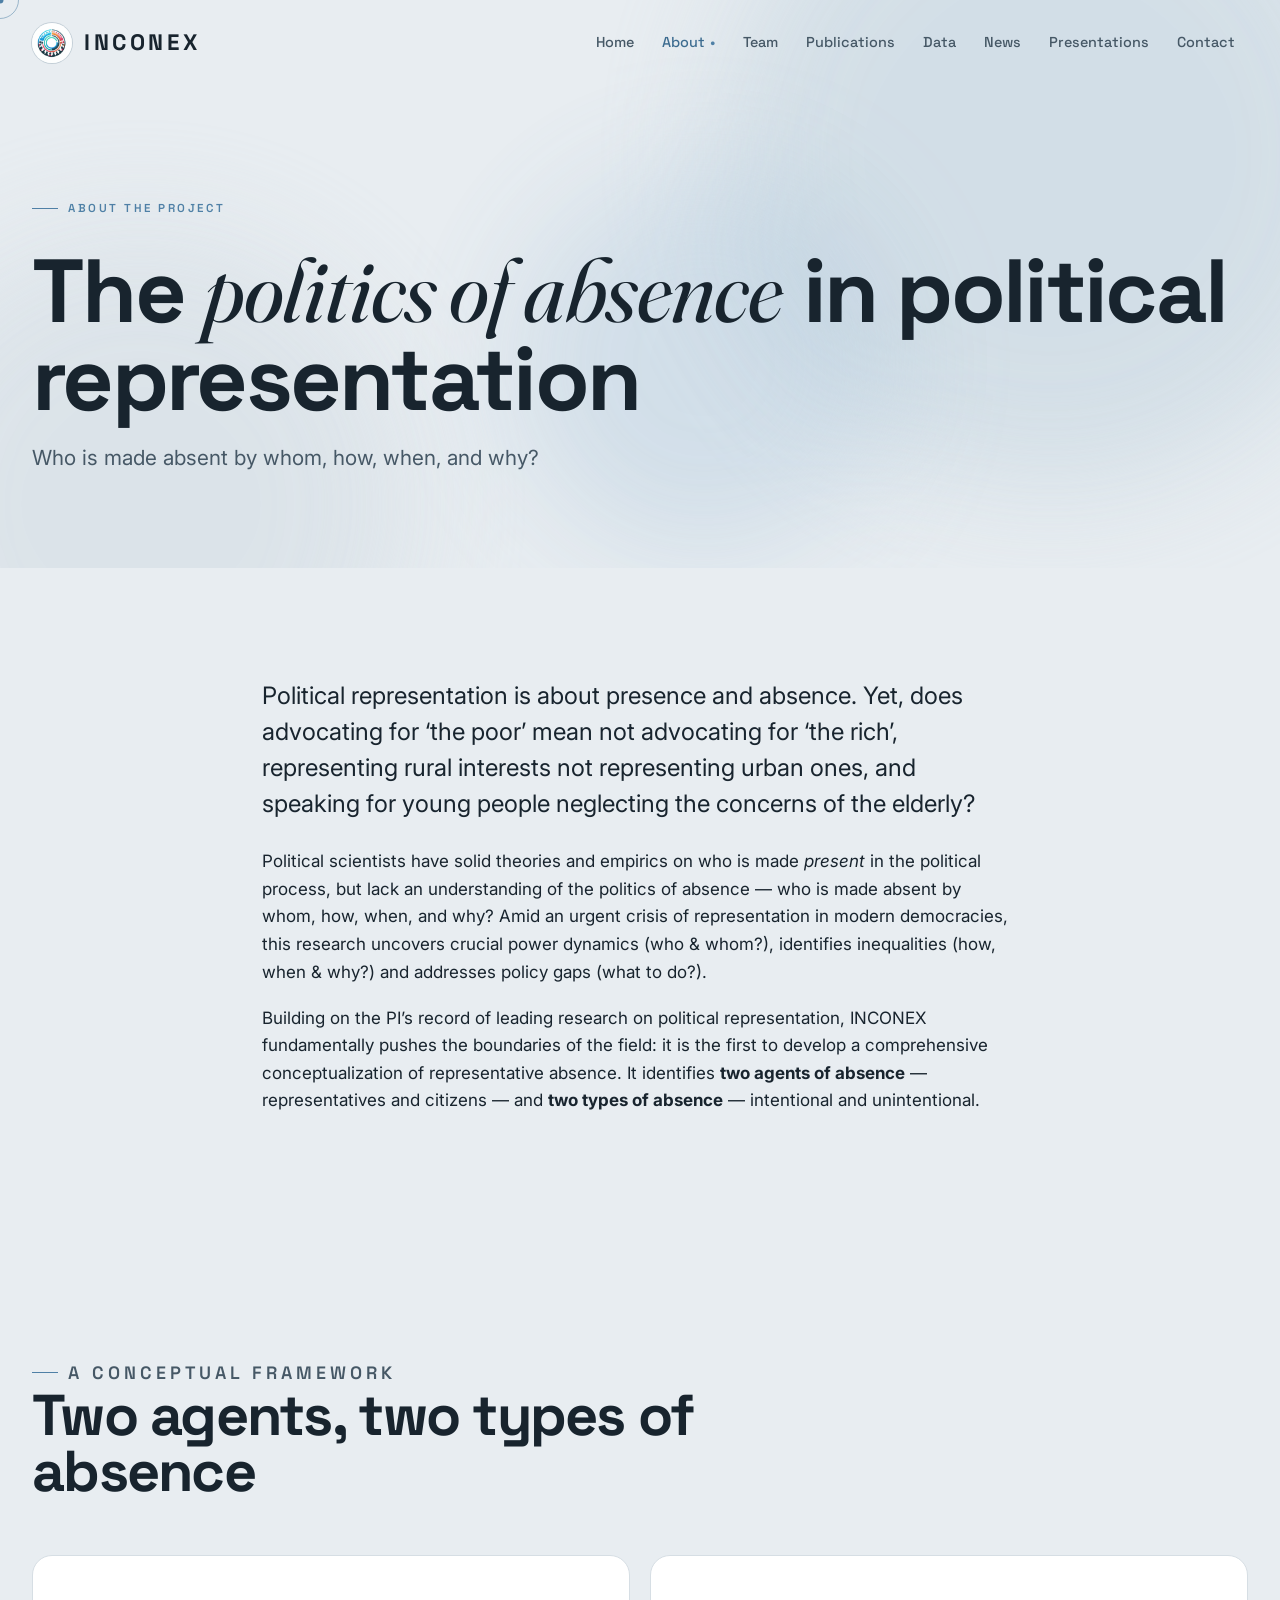
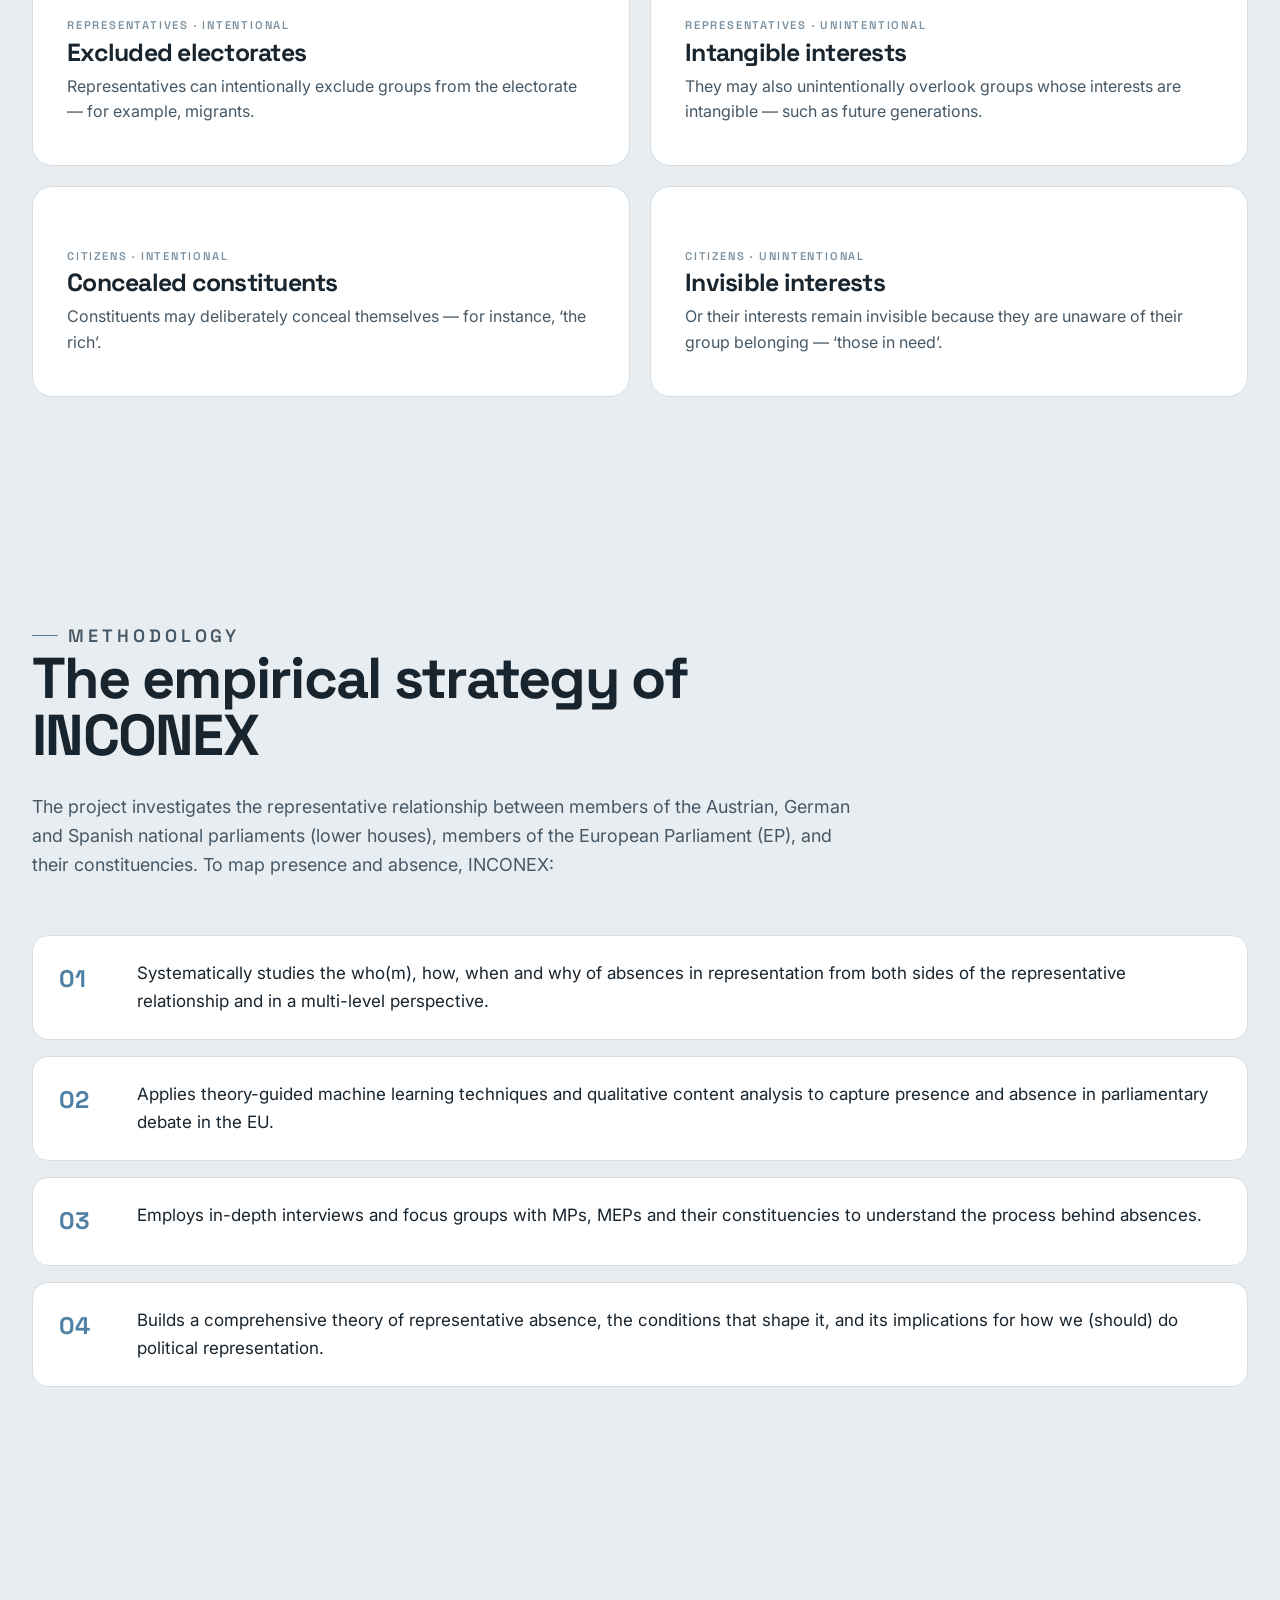
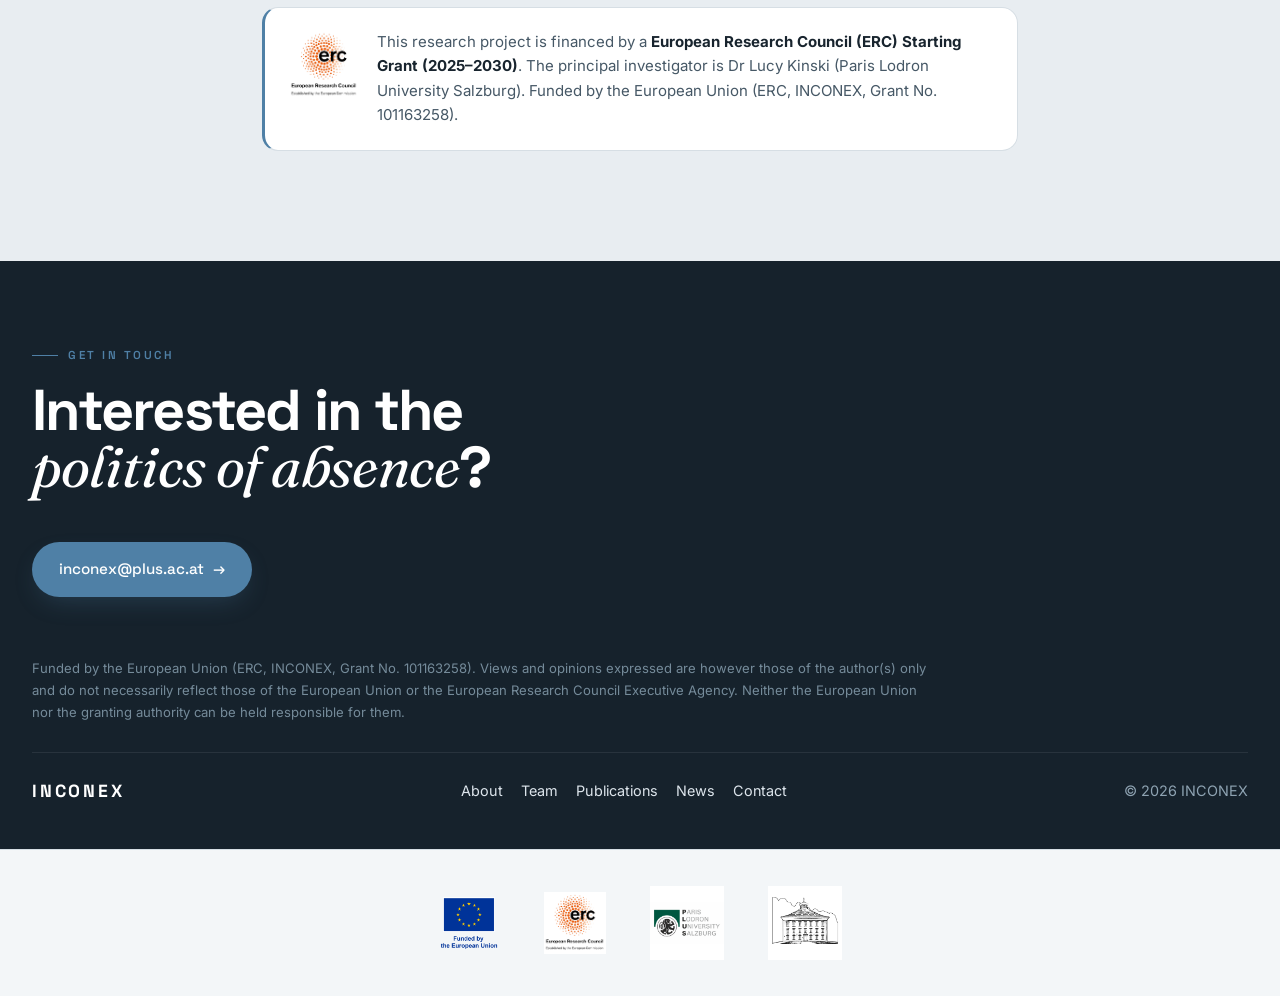
==== about.html @ 3d4ae4f5 "INCONEX project site — dynamic blue-grey design" ====
<!doctype html>
<html lang="en">
<head>
  <meta charset="utf-8" />
  <meta name="viewport" content="width=device-width, initial-scale=1" />
  <title>About — INCONEX</title>
  <meta name="description" content="INCONEX develops the first comprehensive conceptualization of representative absence — two agents (representatives and citizens) and two types (intentional and unintentional) — across Austria, Germany, Spain and the European Parliament." />
  <link rel="icon" href="assets/logo.jpg" />
  <link rel="apple-touch-icon" href="assets/logo.jpg" />
  <meta name="theme-color" content="#16222c" />
  <link rel="preconnect" href="https://fonts.googleapis.com">
  <link rel="preconnect" href="https://fonts.gstatic.com" crossorigin>
  <link href="https://fonts.googleapis.com/css2?family=Fraunces:ital,opsz,wght@1,9..144,400;1,9..144,500&family=Inter:wght@400;500;600&family=Space+Grotesk:wght@500;700&display=swap" rel="stylesheet">
  <link rel="stylesheet" href="styles.css" />
</head>
<body>
<div class="scroll-progress"></div>

<header class="topbar">
  <div class="bar-inner">
    <a class="brand" href="index.html">
      <img class="brand-logo" src="assets/logo.jpg" alt="INCONEX logo" />
      <span class="brand-name">INCONEX</span>
    </a>
    <input type="checkbox" id="navtoggle" class="nav-toggle" hidden>
    <label for="navtoggle" class="nav-burger" aria-label="Toggle navigation"><span></span></label>
    <nav class="nav">
      <a href="index.html">Home</a>
      <a href="about.html" class="active">About</a>
      <a href="team.html">Team</a>
      <a href="publications.html">Publications</a>
      <a href="data.html">Data</a>
      <a href="news.html">News</a>
      <a href="presentations.html">Presentations</a>
      <a href="contact.html">Contact</a>
    </nav>
  </div>
</header>

<main>

  <section class="page-hero">
    <div class="hero-bg" aria-hidden="true"><span class="blob b1"></span><span class="blob b2"></span><span class="blob b3"></span></div>
    <div class="container">
      <p class="eyebrow" data-reveal>About the project</p>
        <h1 data-reveal data-delay="1">The <em>politics of absence</em> in political representation</h1>
        <p class="lead" data-reveal data-delay="2">Who is made absent by whom, how, when, and why?</p>
    </div>
  </section>

  <section class="section">
    <div class="container narrow">
      <p class="lead-big">
        Political representation is about presence and absence. Yet, does advocating for ‘the poor’ mean not
        advocating for ‘the rich’, representing rural interests not representing urban ones, and speaking for
        young people neglecting the concerns of the elderly?
      </p>
      <p>
        Political scientists have solid theories and empirics on who is made <em>present</em> in the political
        process, but lack an understanding of the politics of absence — who is made absent by whom, how, when,
        and why? Amid an urgent crisis of representation in modern democracies, this research uncovers crucial
        power dynamics (who &amp; whom?), identifies inequalities (how, when &amp; why?) and addresses policy
        gaps (what to do?).
      </p>
      <p>
        Building on the PI’s record of leading research on political representation, INCONEX fundamentally
        pushes the boundaries of the field: it is the first to develop a comprehensive conceptualization of
        representative absence. It identifies <strong>two agents of absence</strong> — representatives and
        citizens — and <strong>two types of absence</strong> — intentional and unintentional.
      </p>
    </div>
  </section>

  <section class="section alt">
    <div class="container">
      <div class="section-head" data-reveal>
        <p class="eyebrow">A conceptual framework</p>
        <h2>Two agents, two types of absence</h2>
      </div>
      <div class="pillars">
        <article data-reveal class="pillar c4">
          <span class="k">Representatives · intentional</span>
          <h3>Excluded electorates</h3>
          <p>Representatives can intentionally exclude groups from the electorate — for example, migrants.</p>
        </article>
        <article data-reveal class="pillar c3">
          <span class="k">Representatives · unintentional</span>
          <h3>Intangible interests</h3>
          <p>They may also unintentionally overlook groups whose interests are intangible — such as future generations.</p>
        </article>
        <article data-reveal class="pillar c1">
          <span class="k">Citizens · intentional</span>
          <h3>Concealed constituents</h3>
          <p>Constituents may deliberately conceal themselves — for instance, ‘the rich’.</p>
        </article>
        <article data-reveal class="pillar c2">
          <span class="k">Citizens · unintentional</span>
          <h3>Invisible interests</h3>
          <p>Or their interests remain invisible because they are unaware of their group belonging — ‘those in need’.</p>
        </article>
      </div>
    </div>
  </section>

  <section class="section">
    <div class="container">
      <div class="section-head" data-reveal>
        <p class="eyebrow">Methodology</p>
        <h2>The empirical strategy of INCONEX</h2>
        <p>
          The project investigates the representative relationship between members of the Austrian, German and
          Spanish national parliaments (lower houses), members of the European Parliament (EP), and their
          constituencies. To map presence and absence, INCONEX:
        </p>
      </div>
      <ol class="steps" data-reveal>
        <li><p>Systematically studies the who(m), how, when and why of absences in representation from both sides of the representative relationship and in a multi-level perspective.</p></li>
        <li><p>Applies theory-guided machine learning techniques and qualitative content analysis to capture presence and absence in parliamentary debate in the EU.</p></li>
        <li><p>Employs in-depth interviews and focus groups with MPs, MEPs and their constituencies to understand the process behind absences.</p></li>
        <li><p>Builds a comprehensive theory of representative absence, the conditions that shape it, and its implications for how we (should) do political representation.</p></li>
      </ol>
    </div>
  </section>

  <section class="section alt">
    <div class="container narrow">
      <div class="fund-note" data-reveal>
        <img src="assets/funder-erc.jpg" alt="" style="height:70px;width:auto;flex:none;" />
        <div>
          This research project is financed by a <strong>European Research Council (ERC) Starting Grant
          (2025–2030)</strong>. The principal investigator is Dr Lucy Kinski (Paris Lodron University Salzburg).
          Funded by the European Union (ERC, INCONEX, Grant No. 101163258).
        </div>
      </div>
    </div>
  </section>

</main>

<footer>
  <div class="foot-cta" data-reveal>
    <p class="eyebrow">Get in touch</p>
    <h2>Interested in the <em>politics of absence</em>?</h2>
    <a class="btn btn-primary" href="mailto:inconex@plus.ac.at">inconex@plus.ac.at <span class="arrow">&rarr;</span></a>
  </div>
  <div class="foot-main">
    <p class="foot-disclaimer">
      Funded by the European Union (ERC, INCONEX, Grant No. 101163258). Views and opinions expressed are
      however those of the author(s) only and do not necessarily reflect those of the European Union or the
      European Research Council Executive Agency. Neither the European Union nor the granting authority can be
      held responsible for them.
    </p>
    <div class="foot-bar">
      <span class="brand-name">INCONEX</span>
      <div class="foot-links">
        <a href="about.html">About</a><a href="team.html">Team</a><a href="publications.html">Publications</a>
        <a href="news.html">News</a><a href="contact.html">Contact</a>
      </div>
      <div>&copy; <span id="yr"></span> INCONEX</div>
    </div>
  </div>
  <div class="foot-funders">
    <div class="row">
      <img src="assets/funder-eu.jpg" alt="Funded by the European Union" />
      <img src="assets/funder-erc.jpg" alt="European Research Council" />
      <img class="tall" src="assets/funder-plus.jpg" alt="Paris Lodron University Salzburg" />
      <img class="tall" src="assets/funder-sceus.jpg" alt="Salzburg Centre of European Union Studies" />
    </div>
  </div>
</footer>

<script src="app.js"></script>
</body>
</html>
---- styles.css ----
/* ===========================================================
   INCONEX — Understanding the Politics of Absence
   Dynamic blue-grey design system
   =========================================================== */

:root {
  --bg:        #e8edf1;
  --bg-2:      #f3f6f8;
  --surface:   #ffffff;
  --ink:       #18242e;
  --ink-2:     #465866;
  --muted:     #7d91a0;
  --line:      #d6dee4;
  --line-2:    #c4cfd7;

  --dark:      #16222c;
  --dark-2:    #1f2f3c;
  --dark-3:    #2b3f4f;
  --on-dark:   #dde5ec;
  --on-dark-2: #8ea3b2;

  --accent:    #4f80a6;
  --accent-h:  #3d6c90;
  --accent-soft:#86aece;
  --glow:      rgba(79,128,166,.30);

  --maxw: 1280px;
  --ease: cubic-bezier(.22,.61,.36,1);
  --ease-out: cubic-bezier(.16,1,.3,1);
}

* { box-sizing: border-box; }
html { scroll-behavior: smooth; -webkit-text-size-adjust: 100%; }

body {
  margin: 0;
  font-family: "Inter", system-ui, -apple-system, Segoe UI, Roboto, sans-serif;
  color: var(--ink);
  background: var(--bg);
  line-height: 1.62;
  font-size: 17px;
  -webkit-font-smoothing: antialiased;
  text-rendering: optimizeLegibility;
  overflow-x: hidden;
}

h1,h2,h3,h4 {
  font-family: "Space Grotesk", system-ui, sans-serif;
  font-weight: 700;
  line-height: .98;
  letter-spacing: -0.03em;
  color: var(--ink);
  margin: 0 0 .5em;
}
h1 em, h2 em, h3 em, .ital {
  font-family: "Fraunces", Georgia, serif;
  font-style: italic;
  font-weight: 400;
  letter-spacing: -0.01em;
}
p { margin: 0 0 1.1em; }
a { color: var(--accent-h); text-decoration: none; }
a:hover { color: var(--ink); }
img { max-width: 100%; display: block; }
em { font-style: italic; }

.container { width: 100%; max-width: var(--maxw); margin: 0 auto; padding: 0 32px; }
.eyebrow {
  font-family: "Space Grotesk", sans-serif;
  text-transform: uppercase; letter-spacing: .22em; font-size: .72rem;
  font-weight: 600; color: var(--accent); margin: 0 0 18px;
  display: inline-flex; align-items: center; gap: 10px;
}
.eyebrow::before { content: ""; width: 26px; height: 1px; background: var(--accent); display: inline-block; }

/* ---------- Scroll progress + custom cursor ---------- */
.scroll-progress {
  position: fixed; top: 0; left: 0; height: 3px; width: 0%;
  background: linear-gradient(90deg, var(--accent), var(--accent-soft));
  z-index: 200; transition: width .1s linear;
}
.cursor-dot, .cursor-ring { position: fixed; top: 0; left: 0; pointer-events: none; z-index: 300; border-radius: 50%; }
.cursor-dot { width: 7px; height: 7px; background: var(--accent); transform: translate(-50%,-50%); }
.cursor-ring {
  width: 38px; height: 38px; border: 1px solid var(--accent);
  transform: translate(-50%,-50%); opacity: .5;
  transition: width .25s var(--ease), height .25s var(--ease), opacity .25s, background .25s;
}
.cursor-ring.hover { width: 64px; height: 64px; opacity: 1; background: var(--glow); border-color: transparent; }
@media (hover: none), (pointer: coarse) { .cursor-dot, .cursor-ring { display: none; } }

/* ---------- Header ---------- */
.topbar {
  position: fixed; top: 0; left: 0; right: 0; z-index: 100;
  transition: background .35s var(--ease), box-shadow .35s, padding .35s;
}
.topbar.scrolled {
  background: rgba(232,237,241,.82);
  backdrop-filter: saturate(160%) blur(14px);
  box-shadow: 0 1px 0 var(--line);
}
.bar-inner {
  max-width: var(--maxw); margin: 0 auto; padding: 22px 32px;
  display: flex; align-items: center; gap: 20px; transition: padding .35s var(--ease);
}
.topbar.scrolled .bar-inner { padding: 13px 32px; }
.brand { display: flex; align-items: center; gap: 12px; color: var(--ink); font-weight: 700; }
.brand:hover { color: var(--ink); }
.brand-logo { width: 40px; height: 40px; border-radius: 50%; object-fit: cover; box-shadow: 0 0 0 1px var(--line-2); }
.brand-name { font-family: "Space Grotesk", sans-serif; font-size: 1.4rem; font-weight: 700; letter-spacing: .16em; }
.nav { margin-left: auto; display: flex; align-items: center; gap: 2px; }
.nav a {
  font-family: "Space Grotesk", sans-serif; color: var(--ink-2); font-weight: 500; font-size: .9rem;
  padding: 9px 13px; border-radius: 999px; white-space: nowrap; transition: color .2s, background .2s;
}
.nav a:hover { color: var(--ink); background: rgba(79,128,166,.10); }
.nav a.active { color: var(--accent-h); }
.nav a.active::after { content: "•"; margin-left: 5px; color: var(--accent); }

.nav-toggle { display: none; }
.nav-burger { display: none; margin-left: auto; width: 50px; height: 44px; border: 1px solid var(--line-2);
  border-radius: 999px; background: var(--surface); cursor: pointer; position: relative; z-index: 120; }
.nav-burger span, .nav-burger span::before, .nav-burger span::after {
  content: ""; position: absolute; left: 50%; top: 50%; width: 18px; height: 2px; background: var(--ink);
  transform: translate(-50%,-50%); border-radius: 2px; transition: transform .3s var(--ease), opacity .2s; }
.nav-burger span::before { content:""; top: -6px; }
.nav-burger span::after { content:""; top: 6px; }

/* ---------- Buttons ---------- */
.btn {
  display: inline-flex; align-items: center; gap: 9px;
  font-family: "Space Grotesk", sans-serif; font-weight: 500; font-size: .95rem;
  padding: 14px 26px; border-radius: 999px; border: 1px solid transparent; cursor: pointer;
  transition: transform .25s var(--ease-out), background .25s, color .25s, box-shadow .25s; position: relative;
}
.btn:hover { transform: translateY(-2px); }
.btn-primary { background: var(--accent); color: #fff; box-shadow: 0 10px 26px -8px var(--glow); }
.btn-primary:hover { background: var(--accent-h); color: #fff; box-shadow: 0 16px 34px -10px var(--glow); }
.btn-ghost { background: transparent; color: var(--ink); border-color: var(--line-2); }
.btn-ghost:hover { border-color: var(--accent); color: var(--accent-h); }
.btn .arrow { transition: transform .3s var(--ease); }
.btn:hover .arrow { transform: translateX(5px); }

/* ---------- Hero ---------- */
.hero {
  position: relative; min-height: 100svh; display: flex; align-items: center; overflow: hidden;
  padding: 150px 0 90px;
}
.hero-bg { position: absolute; inset: 0; z-index: 0; overflow: hidden; }
.hero-bg .blob { position: absolute; border-radius: 50%; filter: blur(60px); opacity: .55; will-change: transform; }
.hero-bg .b1 { width: 52vw; height: 52vw; background: #b9cdda; top: -14vw; right: -8vw; animation: drift 22s var(--ease) infinite; }
.hero-bg .b2 { width: 42vw; height: 42vw; background: #cdd8e0; bottom: -16vw; left: -10vw; animation: drift 28s var(--ease) infinite reverse; }
.hero-bg .b3 { width: 30vw; height: 30vw; background: var(--accent-soft); opacity: .28; top: 30%; left: 40%; animation: drift 19s var(--ease) infinite; }
@keyframes drift {
  0%,100% { transform: translate(0,0) scale(1); }
  33% { transform: translate(6vw,4vw) scale(1.08); }
  66% { transform: translate(-4vw,-3vw) scale(.95); }
}
.hero-grid {
  position: relative; z-index: 2; max-width: var(--maxw); margin: 0 auto; padding: 0 32px; width: 100%;
  display: grid; grid-template-columns: 1.5fr .85fr; gap: 40px; align-items: center;
}
.hero h1 {
  font-size: clamp(2.9rem, 8.2vw, 7.4rem); margin: 12px 0 26px;
}
.hero h1 .line { display: block; overflow: hidden; }
.hero h1 .line > span { display: inline-block; }
.hero .lead { font-size: clamp(1.05rem, 1.8vw, 1.35rem); color: var(--ink-2); max-width: 46ch; }
.hero-cta { display: flex; gap: 14px; flex-wrap: wrap; margin-top: 32px; }

/* rotating badge around logo */
.hero-badge { position: relative; display: grid; place-items: center; justify-self: center; }
.hero-badge .logo-core {
  width: clamp(150px, 22vw, 250px); height: clamp(150px, 22vw, 250px); border-radius: 50%;
  object-fit: cover; box-shadow: 0 30px 70px -20px rgba(24,36,46,.4); position: relative; z-index: 2;
}
.hero-badge .ring-text { position: absolute; width: clamp(240px, 34vw, 380px); height: clamp(240px, 34vw, 380px); animation: spin 26s linear infinite; }
.hero-badge .ring-text text { fill: var(--ink-2); font-family: "Space Grotesk", sans-serif; font-size: 8.2px; letter-spacing: 3.4px; text-transform: uppercase; font-weight: 600; }
@keyframes spin { to { transform: rotate(360deg); } }

.scroll-cue {
  position: absolute; bottom: 30px; left: 50%; transform: translateX(-50%); z-index: 3;
  font-family: "Space Grotesk", sans-serif; font-size: .7rem; letter-spacing: .2em; text-transform: uppercase;
  color: var(--muted); display: flex; flex-direction: column; align-items: center; gap: 8px;
}
.scroll-cue .bar { width: 1px; height: 38px; background: linear-gradient(var(--accent), transparent); animation: cue 1.8s var(--ease) infinite; }
@keyframes cue { 0%{ transform: scaleY(0); transform-origin: top; } 50%{ transform: scaleY(1); transform-origin: top; } 50.1%{ transform-origin: bottom; } 100%{ transform: scaleY(0); transform-origin: bottom; } }

/* ---------- Marquee ---------- */
.marquee { background: var(--dark); color: var(--on-dark); padding: 22px 0; overflow: hidden; white-space: nowrap; border-block: 1px solid var(--dark-3); }
.marquee.light { background: var(--bg-2); color: var(--ink); border-color: var(--line); }
.marquee-track { display: inline-flex; gap: 0; animation: scroll-x 28s linear infinite; }
.marquee:hover .marquee-track { animation-play-state: paused; }
.marquee-track span { font-family: "Space Grotesk", sans-serif; font-size: clamp(1.1rem, 2.4vw, 2rem); font-weight: 500; letter-spacing: -0.01em; padding: 0 30px; display: inline-flex; align-items: center; gap: 30px; }
.marquee-track span::after { content: "—"; color: var(--accent); }
@keyframes scroll-x { to { transform: translateX(-50%); } }

/* ---------- Reveal ---------- */
[data-reveal] { opacity: 0; transform: translateY(34px); transition: opacity .9s var(--ease-out), transform .9s var(--ease-out); }
[data-reveal].is-in { opacity: 1; transform: none; }
[data-reveal][data-delay="1"] { transition-delay: .08s; }
[data-reveal][data-delay="2"] { transition-delay: .16s; }
[data-reveal][data-delay="3"] { transition-delay: .24s; }
[data-reveal][data-delay="4"] { transition-delay: .32s; }

/* ---------- Sections ---------- */
.section { padding: 110px 0; position: relative; }
.section.tight { padding: 80px 0; }
.section.dark { background: var(--dark); color: var(--on-dark); }
.section.dark h1,.section.dark h2,.section.dark h3 { color: #fff; }
.section.dark .eyebrow { color: var(--accent-soft); }
.section.dark .eyebrow::before { background: var(--accent-soft); }
.section-head { max-width: 820px; margin-bottom: 56px; }
.section-head h2 { font-size: clamp(2rem, 4.6vw, 3.6rem); }
.section-head p { color: var(--ink-2); font-size: 1.12rem; margin-bottom: 0; }
.section.dark .section-head p { color: var(--on-dark-2); }
.narrow { max-width: 820px; }

/* manifesto big editorial type */
.manifesto { font-family: "Space Grotesk", sans-serif; font-weight: 500; letter-spacing: -0.02em;
  font-size: clamp(1.6rem, 4vw, 3.2rem); line-height: 1.12; max-width: 18ch; }
.manifesto em, .big-quote em { color: var(--accent-soft); }
.lead-big { font-size: clamp(1.2rem,2vw,1.5rem); color: var(--ink); line-height: 1.5; }

/* funding callout */
.fund-note { display: flex; gap: 18px; align-items: flex-start; background: var(--surface);
  border: 1px solid var(--line); border-left: 3px solid var(--accent); border-radius: 16px;
  padding: 22px 24px; font-size: .94rem; color: var(--ink-2); }
.fund-note strong { color: var(--ink); }

/* ---------- Pillars ---------- */
.pillars { display: grid; grid-template-columns: repeat(2, 1fr); gap: 20px; }
.pillar { position: relative; background: var(--surface); border: 1px solid var(--line); border-radius: 20px;
  padding: 40px 34px; overflow: hidden; transition: transform .4s var(--ease-out), box-shadow .4s, border-color .4s; }
.pillar:hover { transform: translateY(-6px); box-shadow: 0 30px 60px -28px rgba(24,36,46,.30); border-color: var(--accent-soft); }
.pillar .num { font-family: "Space Grotesk", sans-serif; font-size: 3.4rem; font-weight: 700; line-height: 1; color: var(--line-2); transition: color .4s; }
.pillar:hover .num { color: var(--accent); }
.pillar .k { display: block; font-family: "Space Grotesk", sans-serif; font-size: .7rem; text-transform: uppercase; letter-spacing: .16em; font-weight: 600; color: var(--muted); margin: 20px 0 6px; }
.pillar h3 { font-size: 1.55rem; margin-bottom: .35em; }
.pillar p { margin: 0; color: var(--ink-2); font-size: 1rem; }
.section.dark .pillar { background: var(--dark-2); border-color: var(--dark-3); }
.section.dark .pillar h3 { color: #fff; }
.section.dark .pillar p { color: var(--on-dark-2); }
.section.dark .pillar .num { color: var(--dark-3); }
.section.dark .pillar:hover .num { color: var(--accent-soft); }

/* ---------- Stats ---------- */
.stats { display: grid; grid-template-columns: repeat(4, 1fr); gap: 24px; }
.stat { text-align: left; border-top: 1px solid var(--dark-3); padding-top: 22px; }
.stat .figure { font-family: "Space Grotesk", sans-serif; font-weight: 700; font-size: clamp(2.6rem, 5vw, 4.2rem); line-height: 1; letter-spacing: -0.03em; color: #fff; }
.stat .figure .unit { color: var(--accent-soft); }
.stat .label { color: var(--on-dark-2); font-size: .95rem; margin-top: 12px; }

/* ---------- Steps ---------- */
.steps { display: grid; gap: 16px; counter-reset: step; padding: 0; list-style: none; margin: 0; }
.steps li { display: grid; grid-template-columns: 56px 1fr; gap: 22px; align-items: start;
  background: var(--surface); border: 1px solid var(--line); border-radius: 16px; padding: 24px 26px;
  transition: transform .35s var(--ease-out), box-shadow .35s; }
.steps li:hover { transform: translateY(-3px); box-shadow: 0 20px 44px -26px rgba(24,36,46,.3); }
.steps li::before { counter-increment: step; content: "0" counter(step);
  font-family: "Space Grotesk", sans-serif; font-weight: 700; font-size: 1.5rem; color: var(--accent); }
.steps li p { margin: 0; }

/* ---------- Team ---------- */
.subhead { font-family: "Space Grotesk", sans-serif; font-size: .8rem; text-transform: uppercase; letter-spacing: .2em; font-weight: 600; color: var(--muted); margin: 64px 0 24px; display: flex; align-items: center; gap: 14px; }
.subhead::after { content: ""; flex: 1; height: 1px; background: var(--line); }
.team-grid { display: grid; grid-template-columns: repeat(auto-fill, minmax(280px, 1fr)); gap: 24px; }
.member { background: var(--surface); border: 1px solid var(--line); border-radius: 20px; overflow: hidden; display: flex; flex-direction: column; transition: transform .4s var(--ease-out), box-shadow .4s; }
.member:hover { transform: translateY(-6px); box-shadow: 0 30px 60px -30px rgba(24,36,46,.34); }
.member .photo { aspect-ratio: 1/1; overflow: hidden; background: var(--bg-2); }
.member .photo img { width: 100%; height: 100%; object-fit: cover; transition: transform .7s var(--ease-out); filter: grayscale(.18); }
.member:hover .photo img { transform: scale(1.05); filter: grayscale(0); }
.member .photo.empty { display: grid; place-items: center; background: linear-gradient(135deg, var(--bg-2), #dde6ec); }
.member .photo.empty span { font-family: "Space Grotesk", serif; font-size: 2.8rem; color: var(--accent-soft); font-weight: 700; }
.member .body { padding: 22px 24px 26px; }
.member .role { font-family: "Space Grotesk", sans-serif; font-size: .7rem; text-transform: uppercase; letter-spacing: .14em; font-weight: 600; color: var(--accent); margin-bottom: 8px; }
.member h3 { font-size: 1.35rem; margin-bottom: .45em; }
.member p { font-size: .92rem; color: var(--ink-2); margin: 0; }

/* ---------- News ---------- */
.news-list { display: grid; gap: 22px; }
.news-item { display: grid; grid-template-columns: 340px 1fr; gap: 0; background: var(--surface);
  border: 1px solid var(--line); border-radius: 20px; overflow: hidden; transition: transform .4s var(--ease-out), box-shadow .4s; }
.news-item:hover { transform: translateY(-4px); box-shadow: 0 28px 56px -30px rgba(24,36,46,.32); }
.news-item .thumb { overflow: hidden; min-height: 220px; background: var(--bg-2); }
.news-item .thumb img { width: 100%; height: 100%; object-fit: cover; transition: transform .8s var(--ease-out); }
.news-item:hover .thumb img { transform: scale(1.06); }
.news-item .content { padding: 32px 36px; align-self: center; }
.news-item h3 { font-size: 1.5rem; margin-bottom: .35em; }
.news-item .date { font-family: "Space Grotesk", sans-serif; font-size: .72rem; text-transform: uppercase; letter-spacing: .14em; font-weight: 600; color: var(--accent); margin-bottom: 12px; }
.news-item p { font-size: .98rem; color: var(--ink-2); }
.news-item .meta { font-size: .84rem; color: var(--muted); }

/* news teaser cards (home) */
.teaser-grid { display: grid; grid-template-columns: repeat(3, 1fr); gap: 22px; }
.teaser { background: var(--surface); border: 1px solid var(--line); border-radius: 20px; overflow: hidden; display: flex; flex-direction: column; transition: transform .4s var(--ease-out), box-shadow .4s; }
.teaser:hover { transform: translateY(-6px); box-shadow: 0 30px 60px -30px rgba(24,36,46,.32); }
.teaser .thumb { aspect-ratio: 16/10; overflow: hidden; }
.teaser .thumb img { width: 100%; height: 100%; object-fit: cover; transition: transform .7s var(--ease-out); }
.teaser:hover .thumb img { transform: scale(1.06); }
.teaser .body { padding: 22px 24px 26px; }
.teaser .tag { font-family: "Space Grotesk", sans-serif; font-size: .68rem; text-transform: uppercase; letter-spacing: .14em; font-weight: 600; color: var(--accent); }
.teaser h3 { font-size: 1.25rem; margin: 8px 0 .4em; }
.teaser p { font-size: .92rem; color: var(--ink-2); margin: 0; }

/* ---------- Publications ---------- */
.pub-group { margin-bottom: 46px; }
.pub-group > h2 { font-size: 1.7rem; margin-bottom: 22px; }
.pub-list { list-style: none; padding: 0; margin: 0; display: grid; gap: 16px; }
.pub-list li { background: var(--surface); border: 1px solid var(--line); border-radius: 16px; padding: 22px 26px; font-size: 1rem; transition: transform .3s var(--ease-out), box-shadow .3s; }
.pub-list li:hover { transform: translateY(-3px); box-shadow: 0 20px 40px -26px rgba(24,36,46,.3); }
.pub-list .authors { font-weight: 600; color: var(--ink); }
.pub-list .venue { font-style: italic; color: var(--ink-2); }
.badge { display: inline-block; font-family: "Space Grotesk", sans-serif; font-size: .68rem; font-weight: 600; letter-spacing: .04em; color: var(--accent-h); border: 1px solid var(--accent-soft); background: rgba(79,128,166,.08); border-radius: 999px; padding: 2px 11px; margin-left: 6px; }
.empty-note { border: 1px dashed var(--line-2); border-radius: 16px; padding: 26px; color: var(--ink-2); background: var(--bg-2); font-size: 1rem; }

/* ---------- Presentations ---------- */
.press-list { display: grid; gap: 24px; }
.press-item { background: var(--surface); border: 1px solid var(--line); border-radius: 20px; padding: 34px 38px; transition: transform .35s var(--ease-out), box-shadow .35s; }
.press-item:hover { transform: translateY(-4px); box-shadow: 0 26px 54px -30px rgba(24,36,46,.3); }
.press-item h3 { font-size: 1.55rem; margin-bottom: .2em; }
.press-item .where { font-family: "Space Grotesk", sans-serif; font-size: .74rem; text-transform: uppercase; letter-spacing: .14em; font-weight: 600; color: var(--accent); margin-bottom: 16px; }
.press-item p { font-size: 1rem; color: var(--ink-2); }
.press-gallery { display: grid; grid-template-columns: repeat(auto-fit, minmax(180px,1fr)); gap: 12px; margin-top: 20px; }
.press-gallery img { border-radius: 12px; aspect-ratio: 4/3; object-fit: cover; width: 100%; transition: transform .5s var(--ease-out); }
.press-gallery img:hover { transform: scale(1.03); }

/* ---------- Contact ---------- */
.contact-grid { display: grid; grid-template-columns: 1fr 1fr; gap: 24px; }
.contact-card { background: var(--surface); border: 1px solid var(--line); border-radius: 20px; padding: 38px 40px; transition: transform .35s var(--ease-out), box-shadow .35s; }
.contact-card:hover { transform: translateY(-4px); box-shadow: 0 26px 54px -30px rgba(24,36,46,.3); }
.contact-card .label { font-family: "Space Grotesk", sans-serif; font-size: .72rem; text-transform: uppercase; letter-spacing: .16em; font-weight: 600; color: var(--muted); margin-bottom: 10px; }
.contact-card address { font-style: normal; font-size: 1.1rem; line-height: 1.85; }
.contact-card .email { font-family: "Space Grotesk", sans-serif; font-size: 1.25rem; font-weight: 500; }

/* ---------- Page hero (inner pages) ---------- */
.page-hero { position: relative; padding: 190px 0 70px; overflow: hidden; }
.page-hero .hero-bg { opacity: .8; }
.page-hero h1 { font-size: clamp(2.6rem, 7vw, 5.6rem); margin: 10px 0 18px; }
.page-hero .lead { font-size: clamp(1.05rem,1.7vw,1.3rem); color: var(--ink-2); max-width: 50ch; position: relative; z-index: 2; }
.page-hero .eyebrow, .page-hero h1 { position: relative; z-index: 2; }

/* ---------- Footer ---------- */
footer { background: var(--dark); color: var(--on-dark-2); }
.foot-funders { background: var(--bg-2); border-top: 1px solid var(--line); padding: 36px 24px; }
.foot-funders .row { max-width: var(--maxw); margin: 0 auto; display: flex; flex-wrap: wrap; align-items: center; justify-content: center; gap: 44px; }
.foot-funders img { height: 62px; width: auto; object-fit: contain; }
.foot-funders img.tall { height: 74px; }
.foot-cta { max-width: var(--maxw); margin: 0 auto; padding: 76px 32px 30px; }
.foot-cta h2 { color: #fff; font-size: clamp(2rem, 5vw, 3.6rem); max-width: 16ch; }
.foot-cta .btn-primary { margin-top: 18px; }
.foot-main { max-width: var(--maxw); margin: 0 auto; padding: 30px 32px 44px; }
.foot-disclaimer { font-size: .82rem; line-height: 1.7; color: #758b9a; max-width: 900px; }
.foot-bar { border-top: 1px solid rgba(255,255,255,.08); margin-top: 28px; padding-top: 24px; display: flex; flex-wrap: wrap; gap: 16px; justify-content: space-between; align-items: center; font-size: .9rem; }
.foot-bar a { color: var(--on-dark); }
.foot-bar a:hover { color: #fff; }
.foot-bar .brand-name { color: #fff; font-size: 1.1rem; letter-spacing: .16em; }
.foot-links { display: flex; gap: 18px; flex-wrap: wrap; }

/* ---------- Responsive ---------- */
@media (max-width: 1000px) {
  .hero-grid { grid-template-columns: 1fr; gap: 30px; }
  .hero-badge { order: -1; }
  .hero-badge .ring-text { display: none; }
  .news-item { grid-template-columns: 1fr; }
  .news-item .thumb { aspect-ratio: 16/9; min-height: 0; }
  .stats { grid-template-columns: repeat(2,1fr); gap: 30px 24px; }
  .teaser-grid { grid-template-columns: 1fr; }
}
@media (max-width: 820px) {
  .nav-burger { display: block; }
  .nav {
    position: fixed; inset: 0; margin: 0; z-index: 110;
    background: var(--dark); flex-direction: column; align-items: flex-start; justify-content: center;
    gap: 6px; padding: 40px 36px; transform: translateX(100%); transition: transform .5s var(--ease);
  }
  .nav a { font-family: "Space Grotesk", sans-serif; color: var(--on-dark); font-size: clamp(1.8rem, 7vw, 3rem); font-weight: 500; padding: 6px 0; border-radius: 0; }
  .nav a:hover, .nav a.active { background: transparent; color: var(--accent-soft); }
  .nav a.active::after { content: ""; }
  .nav-toggle:checked ~ .nav { transform: translateX(0); }
  .nav-toggle:checked ~ .nav-burger span { background: transparent; }
  .nav-toggle:checked ~ .nav-burger span::before { transform: translate(-50%,-50%) rotate(45deg); top: 50%; background: var(--on-dark); }
  .nav-toggle:checked ~ .nav-burger span::after { transform: translate(-50%,-50%) rotate(-45deg); top: 50%; background: var(--on-dark); }
  .pillars { grid-template-columns: 1fr; }
  .contact-grid { grid-template-columns: 1fr; }
}
@media (max-width: 560px) {
  .container, .bar-inner, .hero-grid, .foot-cta, .foot-main { padding-left: 22px; padding-right: 22px; }
  body { font-size: 16px; }
  .section { padding: 76px 0; }
  .stats { grid-template-columns: 1fr 1fr; }
  .foot-funders .row { gap: 28px; }
  .foot-funders img { height: 46px; }
  .foot-funders img.tall { height: 54px; }
}

/* ---------- Reduced motion ---------- */
@media (prefers-reduced-motion: reduce) {
  *, *::before, *::after { animation-duration: .001ms !important; animation-iteration-count: 1 !important; transition-duration: .001ms !important; scroll-behavior: auto !important; }
  [data-reveal] { opacity: 1 !important; transform: none !important; }
  .cursor-dot, .cursor-ring { display: none !important; }
}
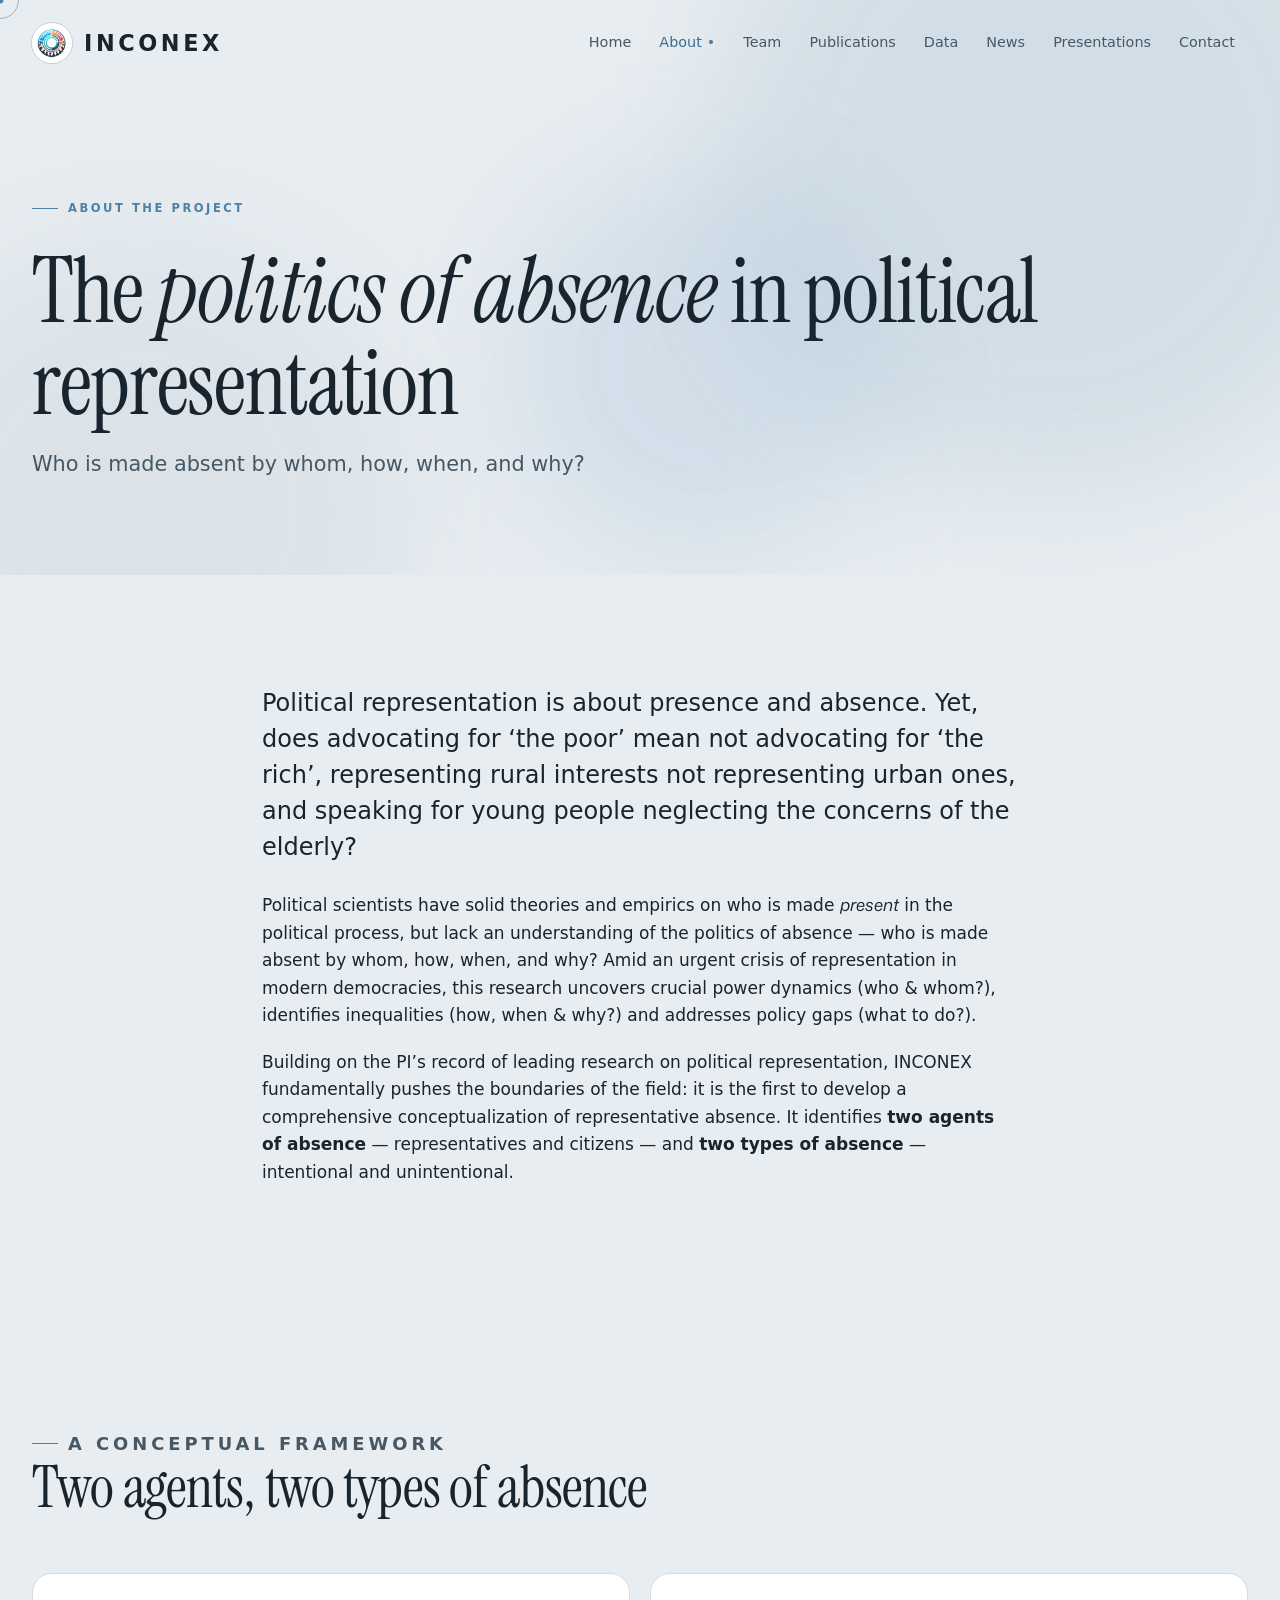
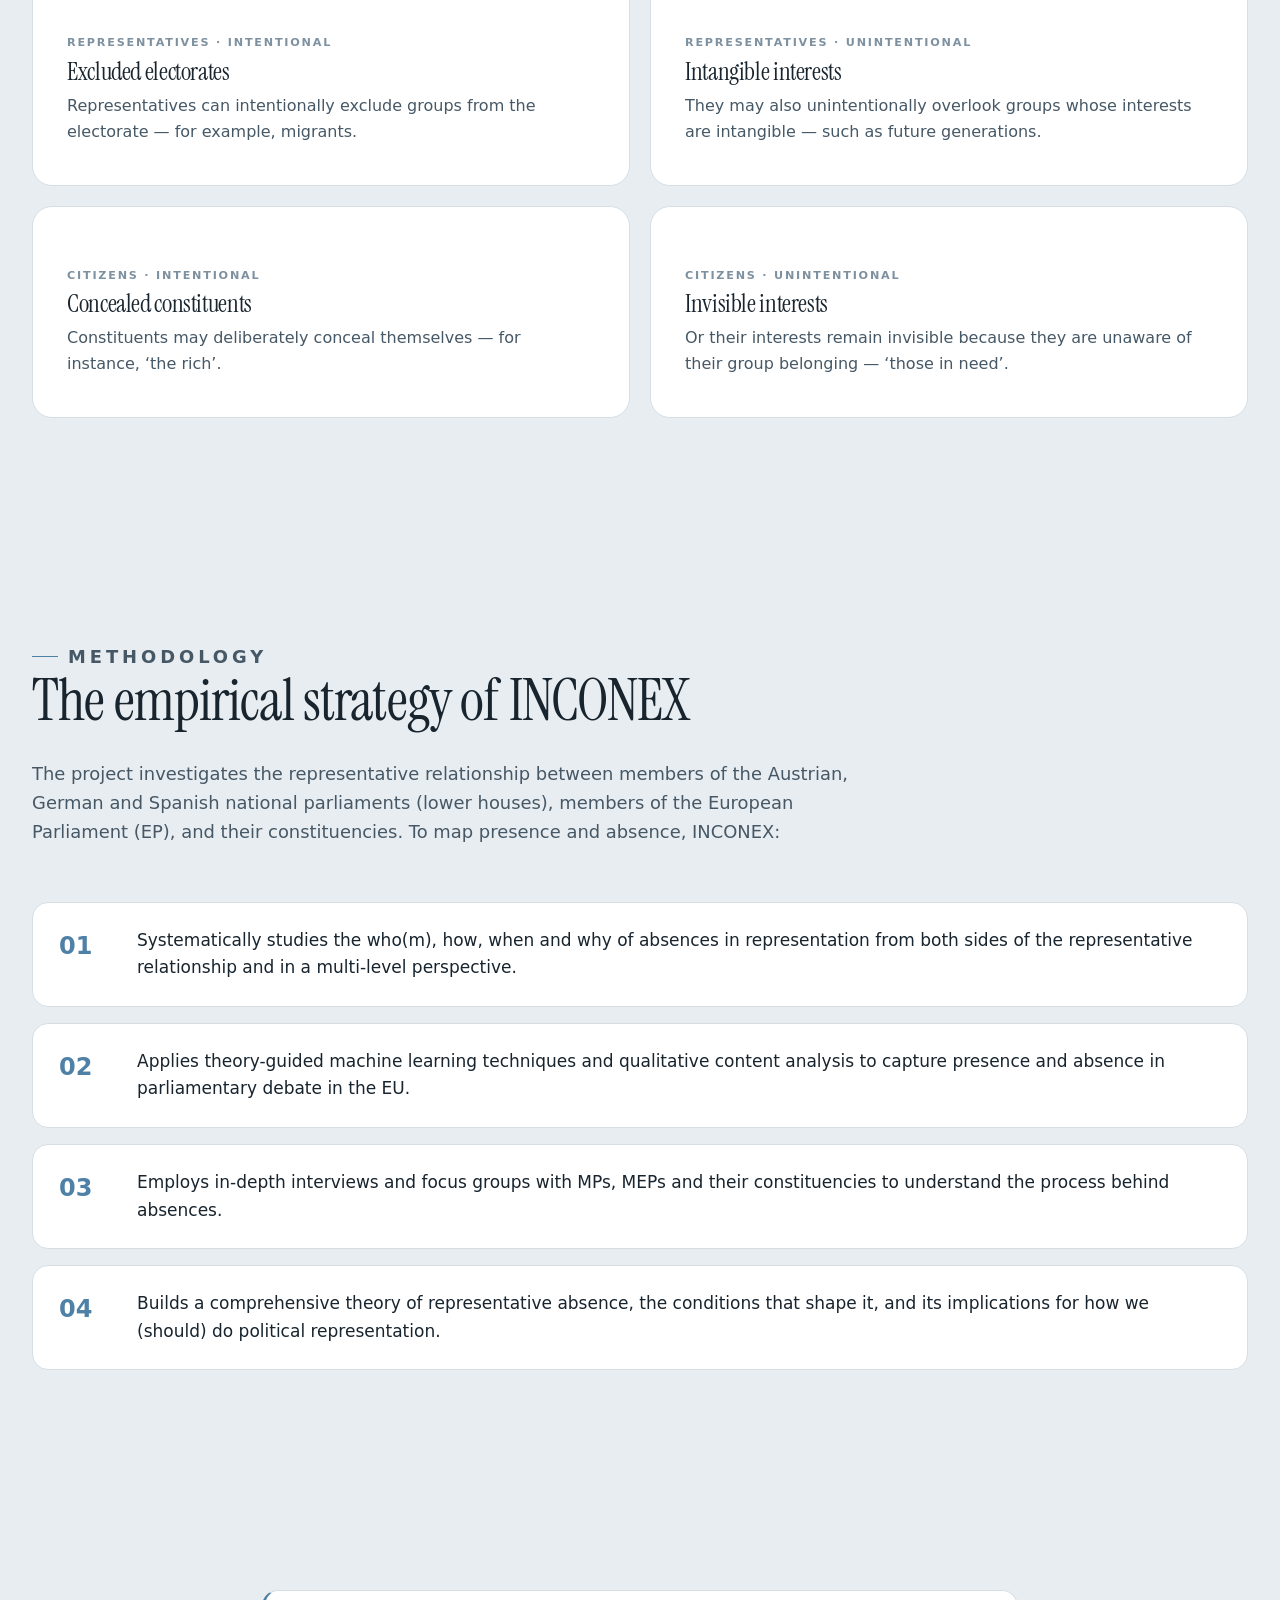
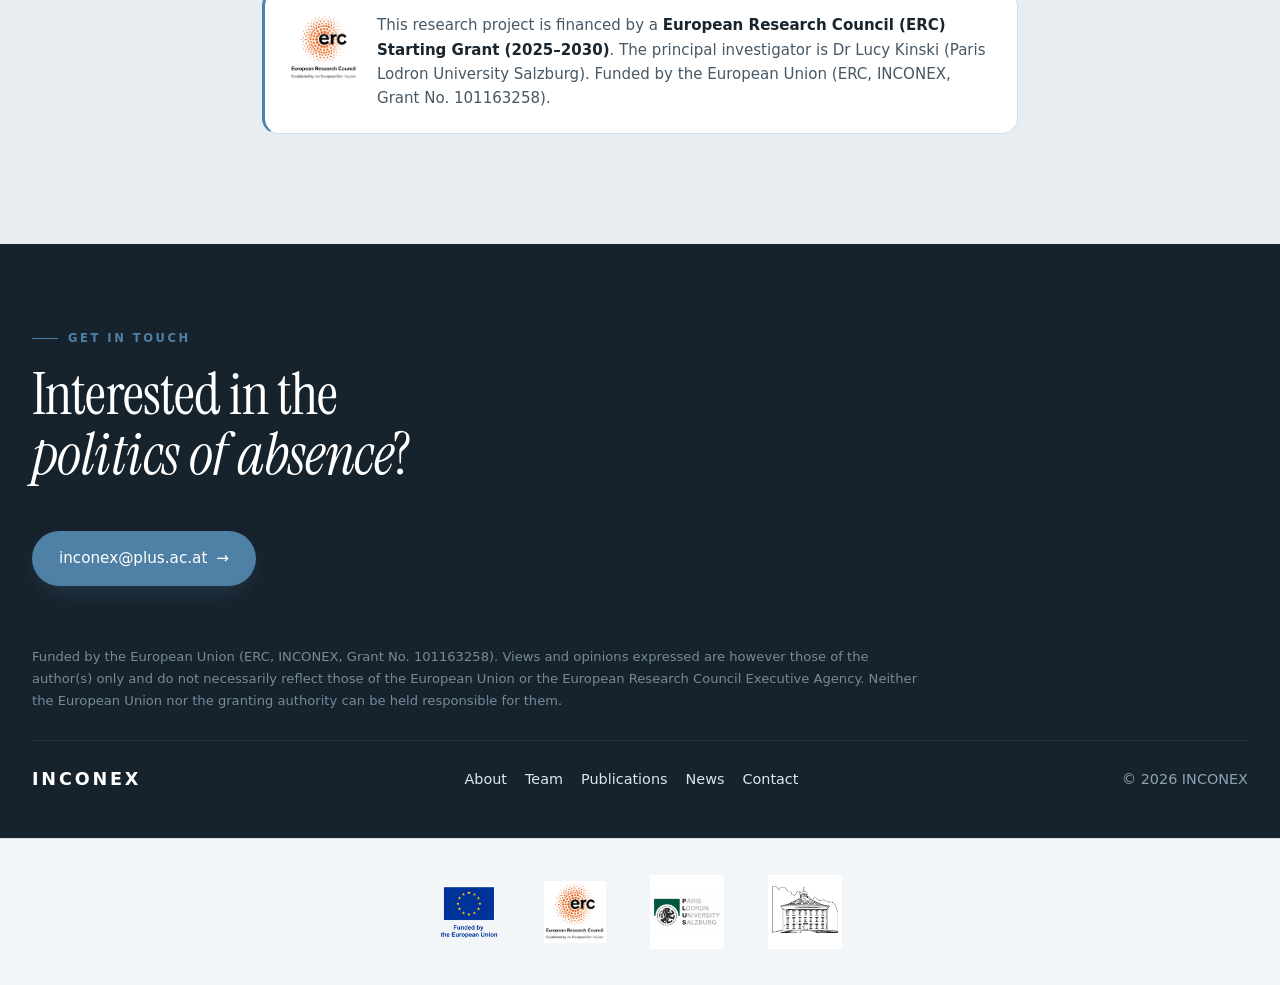
==== commit 874234e4: "Match Momkai typography: Instrument Serif headings + self-hosted Mona Sans body" ====
--- a/about.html
+++ b/about.html
@@ -10,7 +10,7 @@
   <meta name="theme-color" content="#16222c" />
   <link rel="preconnect" href="https://fonts.googleapis.com">
   <link rel="preconnect" href="https://fonts.gstatic.com" crossorigin>
-  <link href="https://fonts.googleapis.com/css2?family=Fraunces:ital,opsz,wght@1,9..144,400;1,9..144,500&family=Inter:wght@400;500;600&family=Space+Grotesk:wght@500;700&display=swap" rel="stylesheet">
+  <link href="https://fonts.googleapis.com/css2?family=Instrument+Serif:ital@0;1&display=swap" rel="stylesheet">
   <link rel="stylesheet" href="styles.css" />
 </head>
 <body>
--- a/styles.css
+++ b/styles.css
@@ -1,9 +1,15 @@
+/* ---- Typography: matched to Momkai (Instrument Serif headings + Mona Sans body) ---- */
+@font-face{font-family:"Mona Sans";font-style:normal;font-weight:200 900;font-display:swap;src:url("assets/fonts/mona-sans.woff2") format("woff2");}
+@font-face{font-family:"Mona Sans";font-style:italic;font-weight:200 900;font-display:swap;src:url("assets/fonts/mona-sans-italic.woff2") format("woff2");}
+
 /* ===========================================================
    INCONEX — Understanding the Politics of Absence
    Dynamic blue-grey design system
    =========================================================== */
 
 :root {
+  --serif: "Instrument Serif", Georgia, "Times New Roman", serif;
+  --sans: "Mona Sans", system-ui, -apple-system, Segoe UI, Roboto, Arial, sans-serif;
   --bg:        #e8edf1;
   --bg-2:      #f3f6f8;
   --surface:   #ffffff;
@@ -34,7 +40,7 @@
 
 body {
   margin: 0;
-  font-family: "Inter", system-ui, -apple-system, Segoe UI, Roboto, sans-serif;
+  font-family: var(--sans);
   color: var(--ink);
   background: var(--bg);
   line-height: 1.62;
@@ -45,15 +51,15 @@
 }
 
 h1,h2,h3,h4 {
-  font-family: "Space Grotesk", system-ui, sans-serif;
-  font-weight: 700;
-  line-height: .98;
-  letter-spacing: -0.03em;
+  font-family: var(--serif);
+  font-weight: 400;
+  line-height: 1.03;
+  letter-spacing: -0.015em;
   color: var(--ink);
   margin: 0 0 .5em;
 }
 h1 em, h2 em, h3 em, .ital {
-  font-family: "Fraunces", Georgia, serif;
+  font-family: var(--serif);
   font-style: italic;
   font-weight: 400;
   letter-spacing: -0.01em;
@@ -66,7 +72,7 @@
 
 .container { width: 100%; max-width: var(--maxw); margin: 0 auto; padding: 0 32px; }
 .eyebrow {
-  font-family: "Space Grotesk", sans-serif;
+  font-family: var(--sans);
   text-transform: uppercase; letter-spacing: .22em; font-size: .72rem;
   font-weight: 600; color: var(--accent); margin: 0 0 18px;
   display: inline-flex; align-items: center; gap: 10px;
@@ -107,10 +113,10 @@
 .brand { display: flex; align-items: center; gap: 12px; color: var(--ink); font-weight: 700; }
 .brand:hover { color: var(--ink); }
 .brand-logo { width: 40px; height: 40px; border-radius: 50%; object-fit: cover; box-shadow: 0 0 0 1px var(--line-2); }
-.brand-name { font-family: "Space Grotesk", sans-serif; font-size: 1.4rem; font-weight: 700; letter-spacing: .16em; }
+.brand-name { font-family: var(--sans); font-size: 1.4rem; font-weight: 700; letter-spacing: .16em; }
 .nav { margin-left: auto; display: flex; align-items: center; gap: 2px; }
 .nav a {
-  font-family: "Space Grotesk", sans-serif; color: var(--ink-2); font-weight: 500; font-size: .9rem;
+  font-family: var(--sans); color: var(--ink-2); font-weight: 500; font-size: .9rem;
   padding: 9px 13px; border-radius: 999px; white-space: nowrap; transition: color .2s, background .2s;
 }
 .nav a:hover { color: var(--ink); background: rgba(79,128,166,.10); }
@@ -129,7 +135,7 @@
 /* ---------- Buttons ---------- */
 .btn {
   display: inline-flex; align-items: center; gap: 9px;
-  font-family: "Space Grotesk", sans-serif; font-weight: 500; font-size: .95rem;
+  font-family: var(--sans); font-weight: 500; font-size: .95rem;
   padding: 14px 26px; border-radius: 999px; border: 1px solid transparent; cursor: pointer;
   transition: transform .25s var(--ease-out), background .25s, color .25s, box-shadow .25s; position: relative;
 }
@@ -175,12 +181,12 @@
   object-fit: cover; box-shadow: 0 30px 70px -20px rgba(24,36,46,.4); position: relative; z-index: 2;
 }
 .hero-badge .ring-text { position: absolute; width: clamp(240px, 34vw, 380px); height: clamp(240px, 34vw, 380px); animation: spin 26s linear infinite; }
-.hero-badge .ring-text text { fill: var(--ink-2); font-family: "Space Grotesk", sans-serif; font-size: 8.2px; letter-spacing: 3.4px; text-transform: uppercase; font-weight: 600; }
+.hero-badge .ring-text text { fill: var(--ink-2); font-family: var(--sans); font-size: 8.2px; letter-spacing: 3.4px; text-transform: uppercase; font-weight: 600; }
 @keyframes spin { to { transform: rotate(360deg); } }
 
 .scroll-cue {
   position: absolute; bottom: 30px; left: 50%; transform: translateX(-50%); z-index: 3;
-  font-family: "Space Grotesk", sans-serif; font-size: .7rem; letter-spacing: .2em; text-transform: uppercase;
+  font-family: var(--sans); font-size: .7rem; letter-spacing: .2em; text-transform: uppercase;
   color: var(--muted); display: flex; flex-direction: column; align-items: center; gap: 8px;
 }
 .scroll-cue .bar { width: 1px; height: 38px; background: linear-gradient(var(--accent), transparent); animation: cue 1.8s var(--ease) infinite; }
@@ -191,7 +197,7 @@
 .marquee.light { background: var(--bg-2); color: var(--ink); border-color: var(--line); }
 .marquee-track { display: inline-flex; gap: 0; animation: scroll-x 28s linear infinite; }
 .marquee:hover .marquee-track { animation-play-state: paused; }
-.marquee-track span { font-family: "Space Grotesk", sans-serif; font-size: clamp(1.1rem, 2.4vw, 2rem); font-weight: 500; letter-spacing: -0.01em; padding: 0 30px; display: inline-flex; align-items: center; gap: 30px; }
+.marquee-track span { font-family: var(--sans); font-size: clamp(1.1rem, 2.4vw, 2rem); font-weight: 500; letter-spacing: -0.01em; padding: 0 30px; display: inline-flex; align-items: center; gap: 30px; }
 .marquee-track span::after { content: "—"; color: var(--accent); }
 @keyframes scroll-x { to { transform: translateX(-50%); } }
 
@@ -217,7 +223,7 @@
 .narrow { max-width: 820px; }
 
 /* manifesto big editorial type */
-.manifesto { font-family: "Space Grotesk", sans-serif; font-weight: 500; letter-spacing: -0.02em;
+.manifesto { font-family: var(--serif); font-weight: 400; letter-spacing: -0.01em;
   font-size: clamp(1.6rem, 4vw, 3.2rem); line-height: 1.12; max-width: 18ch; }
 .manifesto em, .big-quote em { color: var(--accent-soft); }
 .lead-big { font-size: clamp(1.2rem,2vw,1.5rem); color: var(--ink); line-height: 1.5; }
@@ -233,9 +239,9 @@
 .pillar { position: relative; background: var(--surface); border: 1px solid var(--line); border-radius: 20px;
   padding: 40px 34px; overflow: hidden; transition: transform .4s var(--ease-out), box-shadow .4s, border-color .4s; }
 .pillar:hover { transform: translateY(-6px); box-shadow: 0 30px 60px -28px rgba(24,36,46,.30); border-color: var(--accent-soft); }
-.pillar .num { font-family: "Space Grotesk", sans-serif; font-size: 3.4rem; font-weight: 700; line-height: 1; color: var(--line-2); transition: color .4s; }
+.pillar .num { font-family: var(--serif); font-size: 4.2rem; font-weight: 400; line-height: 1; color: var(--line-2); transition: color .4s; }
 .pillar:hover .num { color: var(--accent); }
-.pillar .k { display: block; font-family: "Space Grotesk", sans-serif; font-size: .7rem; text-transform: uppercase; letter-spacing: .16em; font-weight: 600; color: var(--muted); margin: 20px 0 6px; }
+.pillar .k { display: block; font-family: var(--sans); font-size: .7rem; text-transform: uppercase; letter-spacing: .16em; font-weight: 600; color: var(--muted); margin: 20px 0 6px; }
 .pillar h3 { font-size: 1.55rem; margin-bottom: .35em; }
 .pillar p { margin: 0; color: var(--ink-2); font-size: 1rem; }
 .section.dark .pillar { background: var(--dark-2); border-color: var(--dark-3); }
@@ -247,7 +253,7 @@
 /* ---------- Stats ---------- */
 .stats { display: grid; grid-template-columns: repeat(4, 1fr); gap: 24px; }
 .stat { text-align: left; border-top: 1px solid var(--dark-3); padding-top: 22px; }
-.stat .figure { font-family: "Space Grotesk", sans-serif; font-weight: 700; font-size: clamp(2.6rem, 5vw, 4.2rem); line-height: 1; letter-spacing: -0.03em; color: #fff; }
+.stat .figure { font-family: var(--serif); font-weight: 400; font-size: clamp(2.6rem, 5vw, 4.2rem); line-height: 1; letter-spacing: -0.03em; color: #fff; }
 .stat .figure .unit { color: var(--accent-soft); }
 .stat .label { color: var(--on-dark-2); font-size: .95rem; margin-top: 12px; }
 
@@ -258,11 +264,11 @@
   transition: transform .35s var(--ease-out), box-shadow .35s; }
 .steps li:hover { transform: translateY(-3px); box-shadow: 0 20px 44px -26px rgba(24,36,46,.3); }
 .steps li::before { counter-increment: step; content: "0" counter(step);
-  font-family: "Space Grotesk", sans-serif; font-weight: 700; font-size: 1.5rem; color: var(--accent); }
+  font-family: var(--sans); font-weight: 700; font-size: 1.5rem; color: var(--accent); }
 .steps li p { margin: 0; }
 
 /* ---------- Team ---------- */
-.subhead { font-family: "Space Grotesk", sans-serif; font-size: .8rem; text-transform: uppercase; letter-spacing: .2em; font-weight: 600; color: var(--muted); margin: 64px 0 24px; display: flex; align-items: center; gap: 14px; }
+.subhead { font-family: var(--sans); font-size: .8rem; text-transform: uppercase; letter-spacing: .2em; font-weight: 600; color: var(--muted); margin: 64px 0 24px; display: flex; align-items: center; gap: 14px; }
 .subhead::after { content: ""; flex: 1; height: 1px; background: var(--line); }
 .team-grid { display: grid; grid-template-columns: repeat(auto-fill, minmax(280px, 1fr)); gap: 24px; }
 .member { background: var(--surface); border: 1px solid var(--line); border-radius: 20px; overflow: hidden; display: flex; flex-direction: column; transition: transform .4s var(--ease-out), box-shadow .4s; }
@@ -271,9 +277,9 @@
 .member .photo img { width: 100%; height: 100%; object-fit: cover; transition: transform .7s var(--ease-out); filter: grayscale(.18); }
 .member:hover .photo img { transform: scale(1.05); filter: grayscale(0); }
 .member .photo.empty { display: grid; place-items: center; background: linear-gradient(135deg, var(--bg-2), #dde6ec); }
-.member .photo.empty span { font-family: "Space Grotesk", serif; font-size: 2.8rem; color: var(--accent-soft); font-weight: 700; }
+.member .photo.empty span { font-family: var(--serif); font-size: 2.8rem; color: var(--accent-soft); font-weight: 700; }
 .member .body { padding: 22px 24px 26px; }
-.member .role { font-family: "Space Grotesk", sans-serif; font-size: .7rem; text-transform: uppercase; letter-spacing: .14em; font-weight: 600; color: var(--accent); margin-bottom: 8px; }
+.member .role { font-family: var(--sans); font-size: .7rem; text-transform: uppercase; letter-spacing: .14em; font-weight: 600; color: var(--accent); margin-bottom: 8px; }
 .member h3 { font-size: 1.35rem; margin-bottom: .45em; }
 .member p { font-size: .92rem; color: var(--ink-2); margin: 0; }
 
@@ -287,7 +293,7 @@
 .news-item:hover .thumb img { transform: scale(1.06); }
 .news-item .content { padding: 32px 36px; align-self: center; }
 .news-item h3 { font-size: 1.5rem; margin-bottom: .35em; }
-.news-item .date { font-family: "Space Grotesk", sans-serif; font-size: .72rem; text-transform: uppercase; letter-spacing: .14em; font-weight: 600; color: var(--accent); margin-bottom: 12px; }
+.news-item .date { font-family: var(--sans); font-size: .72rem; text-transform: uppercase; letter-spacing: .14em; font-weight: 600; color: var(--accent); margin-bottom: 12px; }
 .news-item p { font-size: .98rem; color: var(--ink-2); }
 .news-item .meta { font-size: .84rem; color: var(--muted); }
 
@@ -299,7 +305,7 @@
 .teaser .thumb img { width: 100%; height: 100%; object-fit: cover; transition: transform .7s var(--ease-out); }
 .teaser:hover .thumb img { transform: scale(1.06); }
 .teaser .body { padding: 22px 24px 26px; }
-.teaser .tag { font-family: "Space Grotesk", sans-serif; font-size: .68rem; text-transform: uppercase; letter-spacing: .14em; font-weight: 600; color: var(--accent); }
+.teaser .tag { font-family: var(--sans); font-size: .68rem; text-transform: uppercase; letter-spacing: .14em; font-weight: 600; color: var(--accent); }
 .teaser h3 { font-size: 1.25rem; margin: 8px 0 .4em; }
 .teaser p { font-size: .92rem; color: var(--ink-2); margin: 0; }
 
@@ -311,7 +317,7 @@
 .pub-list li:hover { transform: translateY(-3px); box-shadow: 0 20px 40px -26px rgba(24,36,46,.3); }
 .pub-list .authors { font-weight: 600; color: var(--ink); }
 .pub-list .venue { font-style: italic; color: var(--ink-2); }
-.badge { display: inline-block; font-family: "Space Grotesk", sans-serif; font-size: .68rem; font-weight: 600; letter-spacing: .04em; color: var(--accent-h); border: 1px solid var(--accent-soft); background: rgba(79,128,166,.08); border-radius: 999px; padding: 2px 11px; margin-left: 6px; }
+.badge { display: inline-block; font-family: var(--sans); font-size: .68rem; font-weight: 600; letter-spacing: .04em; color: var(--accent-h); border: 1px solid var(--accent-soft); background: rgba(79,128,166,.08); border-radius: 999px; padding: 2px 11px; margin-left: 6px; }
 .empty-note { border: 1px dashed var(--line-2); border-radius: 16px; padding: 26px; color: var(--ink-2); background: var(--bg-2); font-size: 1rem; }
 
 /* ---------- Presentations ---------- */
@@ -319,7 +325,7 @@
 .press-item { background: var(--surface); border: 1px solid var(--line); border-radius: 20px; padding: 34px 38px; transition: transform .35s var(--ease-out), box-shadow .35s; }
 .press-item:hover { transform: translateY(-4px); box-shadow: 0 26px 54px -30px rgba(24,36,46,.3); }
 .press-item h3 { font-size: 1.55rem; margin-bottom: .2em; }
-.press-item .where { font-family: "Space Grotesk", sans-serif; font-size: .74rem; text-transform: uppercase; letter-spacing: .14em; font-weight: 600; color: var(--accent); margin-bottom: 16px; }
+.press-item .where { font-family: var(--sans); font-size: .74rem; text-transform: uppercase; letter-spacing: .14em; font-weight: 600; color: var(--accent); margin-bottom: 16px; }
 .press-item p { font-size: 1rem; color: var(--ink-2); }
 .press-gallery { display: grid; grid-template-columns: repeat(auto-fit, minmax(180px,1fr)); gap: 12px; margin-top: 20px; }
 .press-gallery img { border-radius: 12px; aspect-ratio: 4/3; object-fit: cover; width: 100%; transition: transform .5s var(--ease-out); }
@@ -329,9 +335,9 @@
 .contact-grid { display: grid; grid-template-columns: 1fr 1fr; gap: 24px; }
 .contact-card { background: var(--surface); border: 1px solid var(--line); border-radius: 20px; padding: 38px 40px; transition: transform .35s var(--ease-out), box-shadow .35s; }
 .contact-card:hover { transform: translateY(-4px); box-shadow: 0 26px 54px -30px rgba(24,36,46,.3); }
-.contact-card .label { font-family: "Space Grotesk", sans-serif; font-size: .72rem; text-transform: uppercase; letter-spacing: .16em; font-weight: 600; color: var(--muted); margin-bottom: 10px; }
+.contact-card .label { font-family: var(--sans); font-size: .72rem; text-transform: uppercase; letter-spacing: .16em; font-weight: 600; color: var(--muted); margin-bottom: 10px; }
 .contact-card address { font-style: normal; font-size: 1.1rem; line-height: 1.85; }
-.contact-card .email { font-family: "Space Grotesk", sans-serif; font-size: 1.25rem; font-weight: 500; }
+.contact-card .email { font-family: var(--sans); font-size: 1.25rem; font-weight: 500; }
 
 /* ---------- Page hero (inner pages) ---------- */
 .page-hero { position: relative; padding: 190px 0 70px; overflow: hidden; }
@@ -374,7 +380,7 @@
     background: var(--dark); flex-direction: column; align-items: flex-start; justify-content: center;
     gap: 6px; padding: 40px 36px; transform: translateX(100%); transition: transform .5s var(--ease);
   }
-  .nav a { font-family: "Space Grotesk", sans-serif; color: var(--on-dark); font-size: clamp(1.8rem, 7vw, 3rem); font-weight: 500; padding: 6px 0; border-radius: 0; }
+  .nav a { font-family: var(--sans); color: var(--on-dark); font-size: clamp(1.8rem, 7vw, 3rem); font-weight: 500; padding: 6px 0; border-radius: 0; }
   .nav a:hover, .nav a.active { background: transparent; color: var(--accent-soft); }
   .nav a.active::after { content: ""; }
   .nav-toggle:checked ~ .nav { transform: translateX(0); }
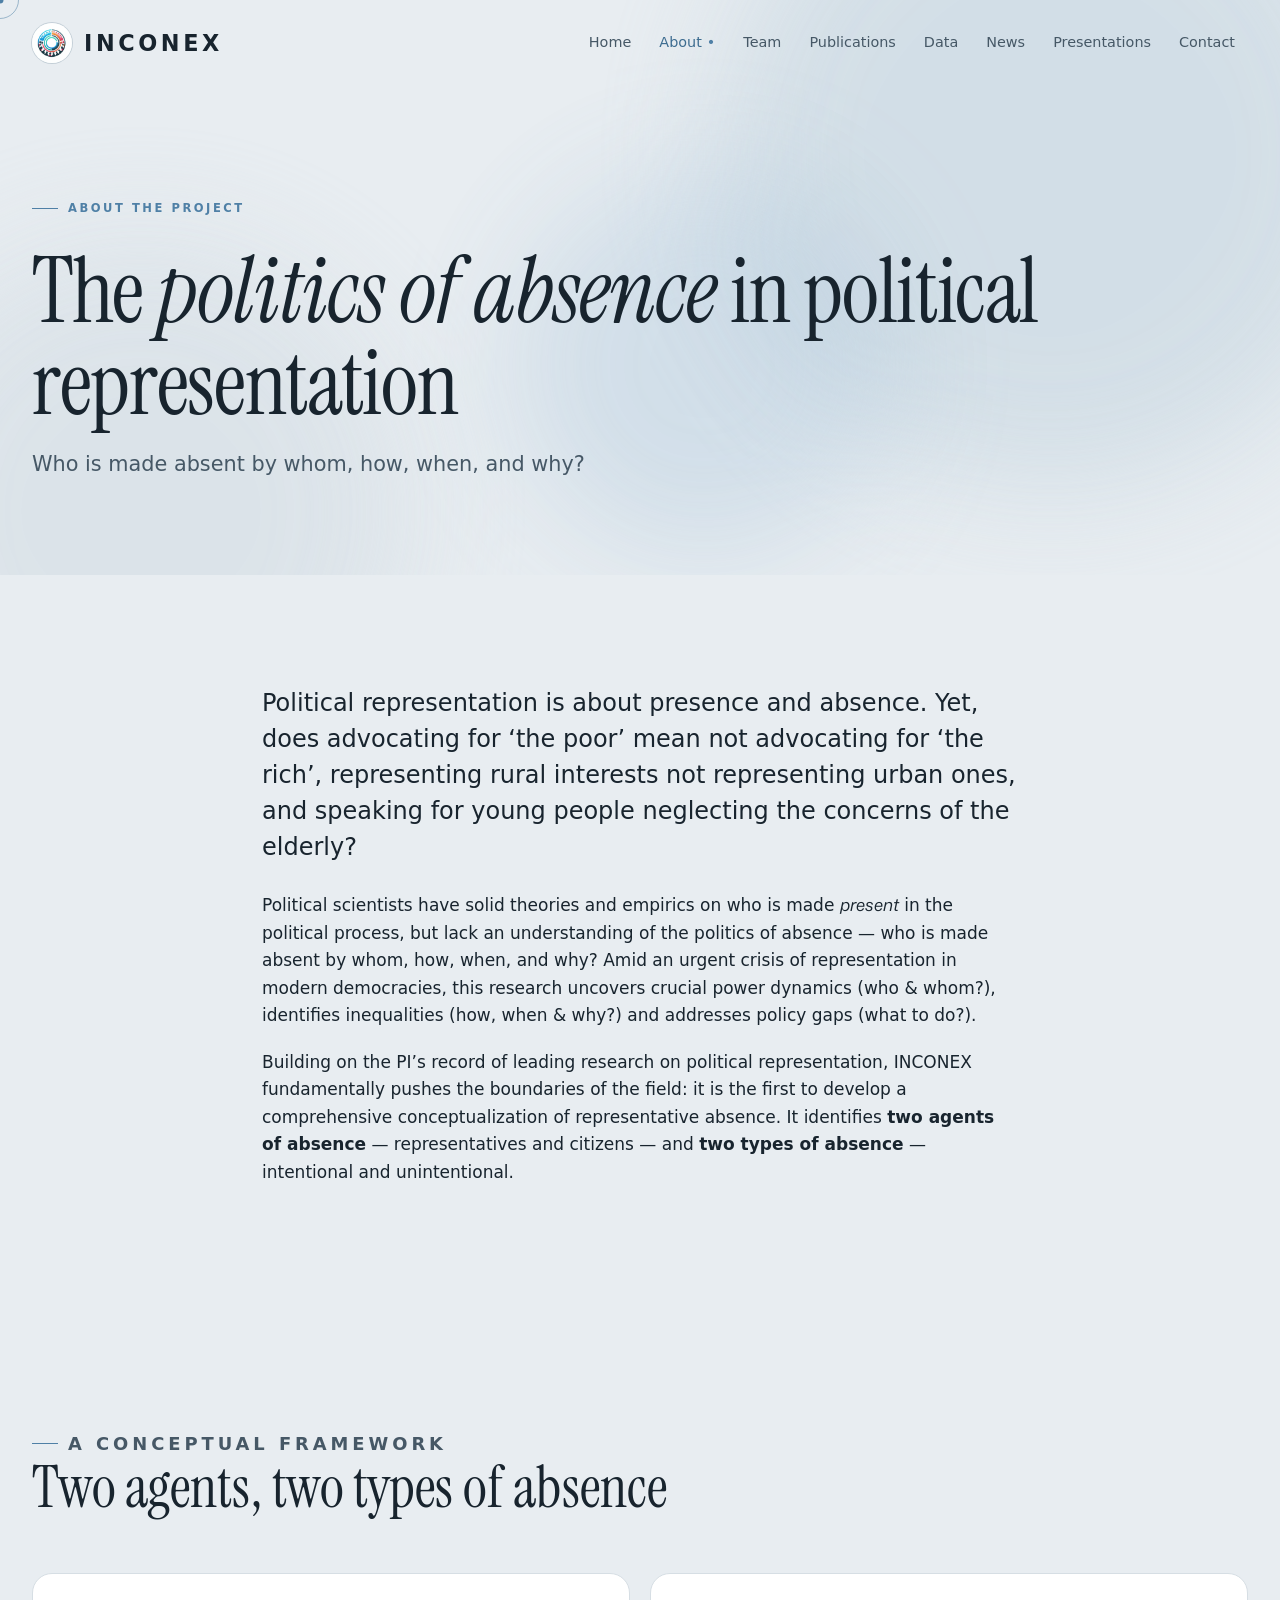
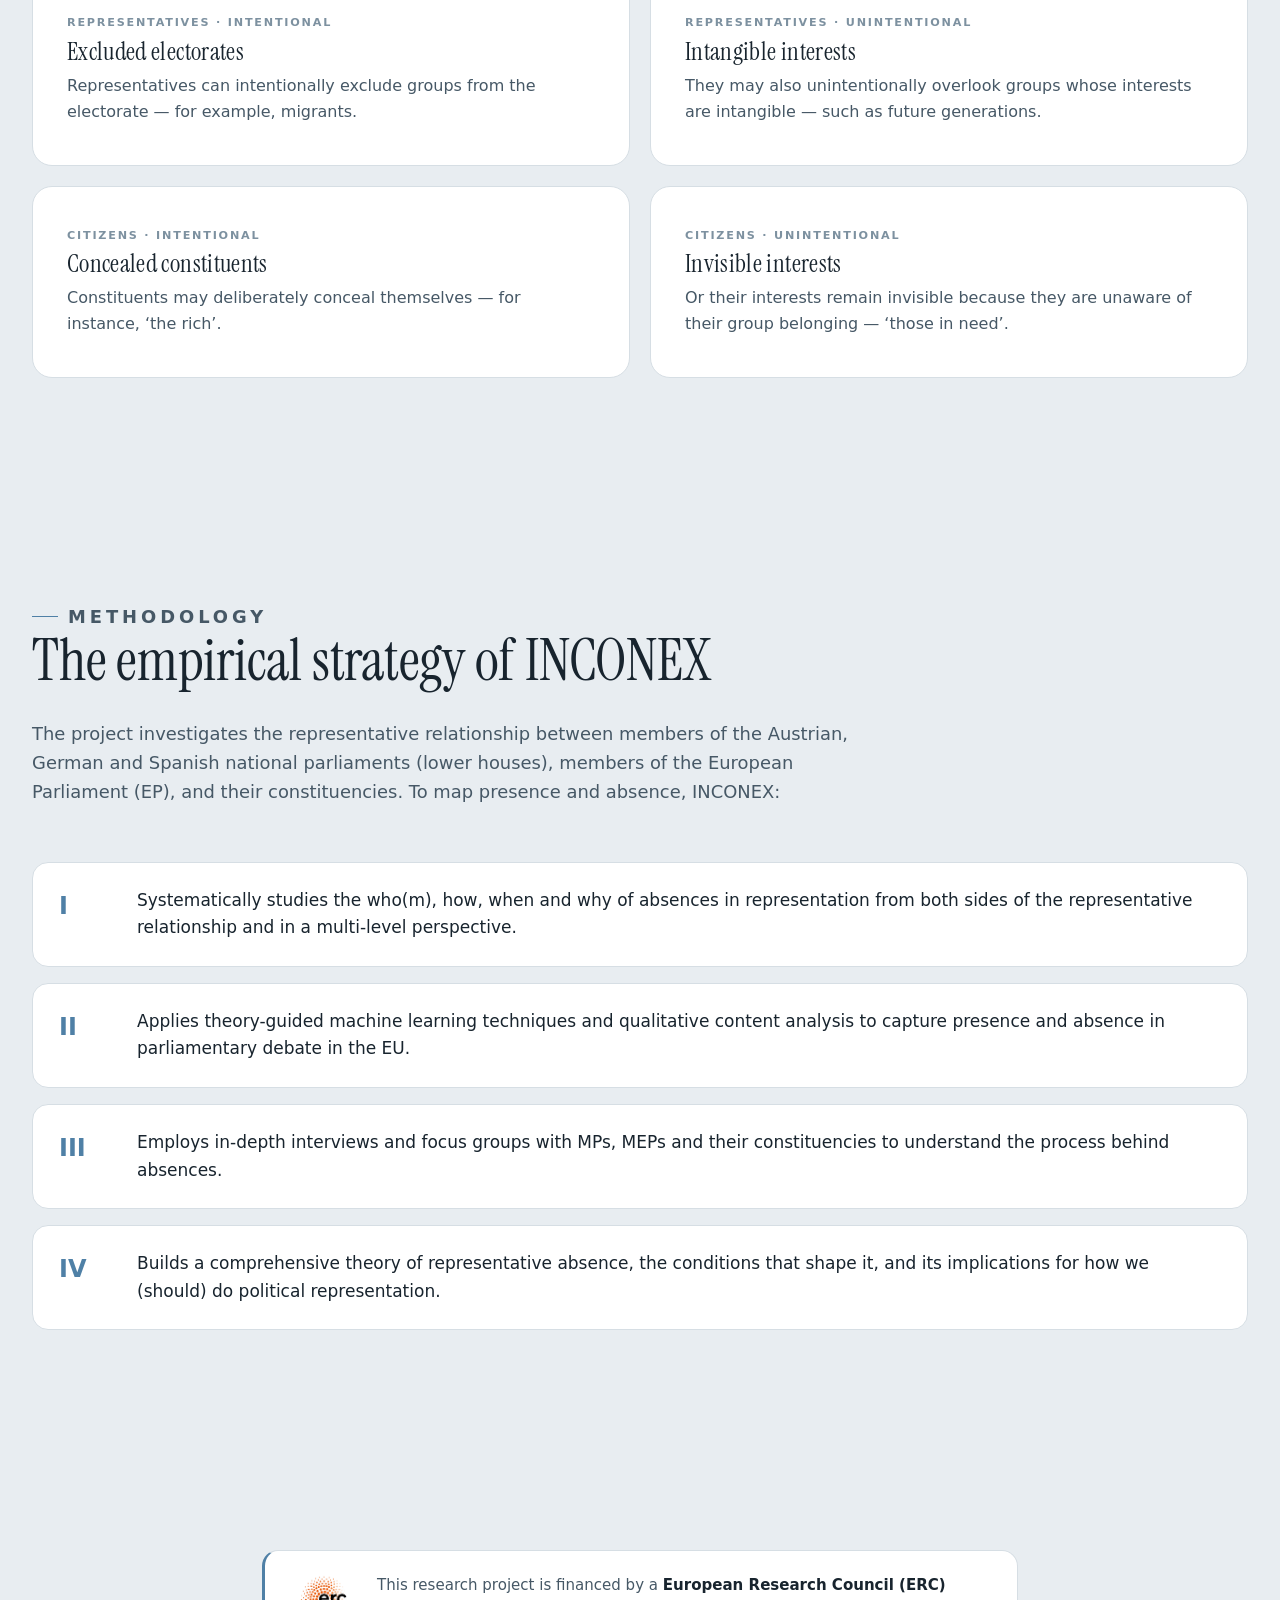
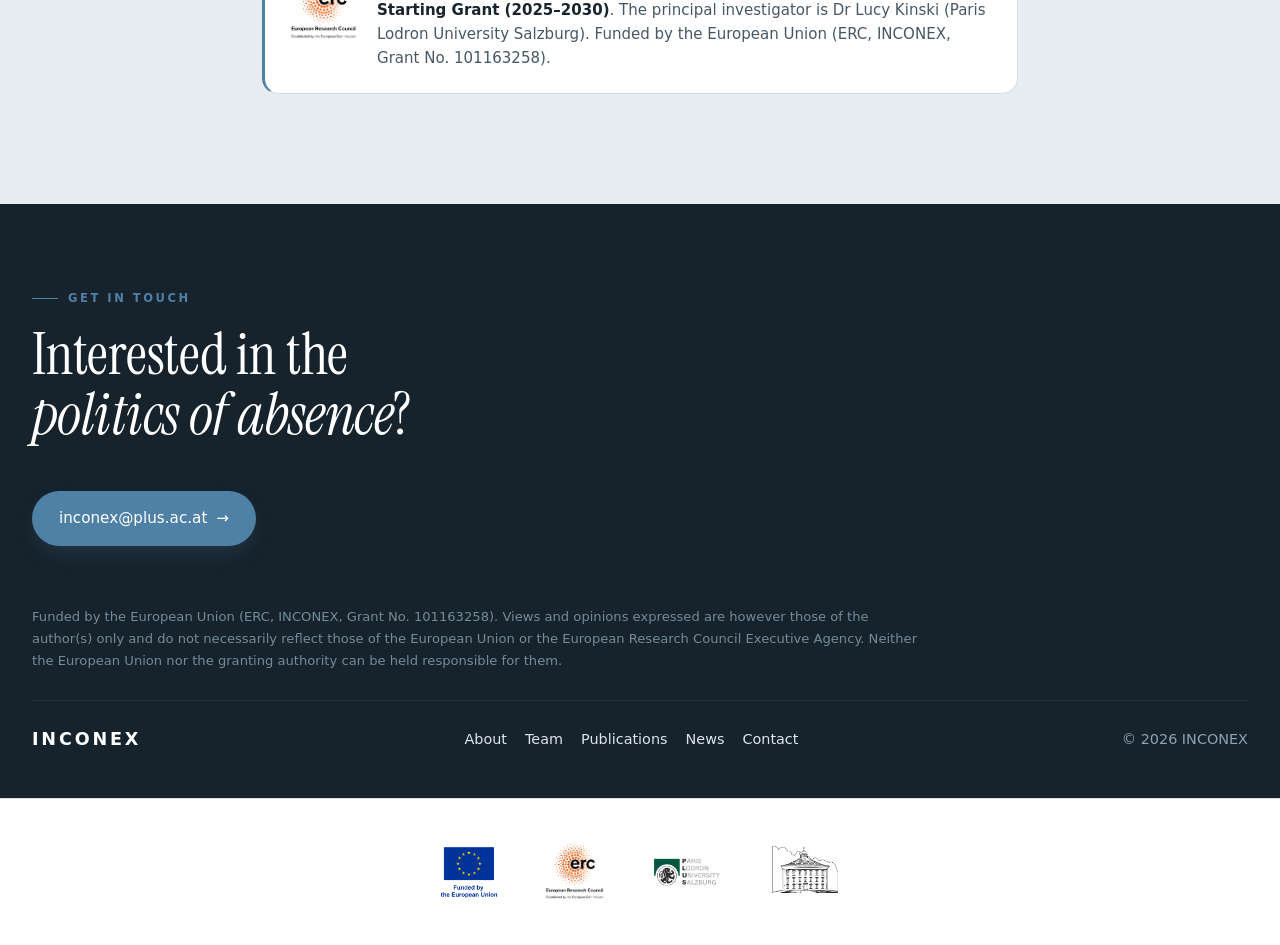
==== commit 6168a1d3: "Refine: looser heading tracking, white logo strip, clickable team cards, roman-numeral steps, remove" ====
--- a/about.html
+++ b/about.html
@@ -113,7 +113,7 @@
           constituencies. To map presence and absence, INCONEX:
         </p>
       </div>
-      <ol class="steps" data-reveal>
+      <ol class="steps roman" data-reveal>
         <li><p>Systematically studies the who(m), how, when and why of absences in representation from both sides of the representative relationship and in a multi-level perspective.</p></li>
         <li><p>Applies theory-guided machine learning techniques and qualitative content analysis to capture presence and absence in parliamentary debate in the EU.</p></li>
         <li><p>Employs in-depth interviews and focus groups with MPs, MEPs and their constituencies to understand the process behind absences.</p></li>
--- a/styles.css
+++ b/styles.css
@@ -64,6 +64,8 @@
   font-weight: 400;
   letter-spacing: -0.01em;
 }
+h2 { letter-spacing: -0.004em; }
+h3, h4 { letter-spacing: 0.014em; }
 p { margin: 0 0 1.1em; }
 a { color: var(--accent-h); text-decoration: none; }
 a:hover { color: var(--ink); }
@@ -177,10 +179,12 @@
 /* rotating badge around logo */
 .hero-badge { position: relative; display: grid; place-items: center; justify-self: center; }
 .hero-badge .logo-core {
-  width: clamp(150px, 22vw, 250px); height: clamp(150px, 22vw, 250px); border-radius: 50%;
-  object-fit: cover; box-shadow: 0 30px 70px -20px rgba(24,36,46,.4); position: relative; z-index: 2;
-}
-.hero-badge .ring-text { position: absolute; width: clamp(240px, 34vw, 380px); height: clamp(240px, 34vw, 380px); animation: spin 26s linear infinite; }
+  grid-area: 1 / 1; align-self: center; justify-self: center;
+  width: clamp(172px, 21vw, 256px); height: clamp(172px, 21vw, 256px); border-radius: 50%;
+  overflow: hidden; background: #fff; box-shadow: 0 30px 70px -20px rgba(24,36,46,.4); position: relative; z-index: 2;
+}
+.hero-badge .logo-core img { width: 100%; height: 100%; object-fit: cover; transform: scale(1.32) translateY(-1%); }
+.hero-badge .ring-text { grid-area: 1 / 1; align-self: center; justify-self: center; width: clamp(252px, 30vw, 352px); height: clamp(252px, 30vw, 352px); animation: spin 26s linear infinite; }
 .hero-badge .ring-text text { fill: var(--ink-2); font-family: var(--sans); font-size: 8.2px; letter-spacing: 3.4px; text-transform: uppercase; font-weight: 600; }
 @keyframes spin { to { transform: rotate(360deg); } }
 
@@ -241,7 +245,7 @@
 .pillar:hover { transform: translateY(-6px); box-shadow: 0 30px 60px -28px rgba(24,36,46,.30); border-color: var(--accent-soft); }
 .pillar .num { font-family: var(--serif); font-size: 4.2rem; font-weight: 400; line-height: 1; color: var(--line-2); transition: color .4s; }
 .pillar:hover .num { color: var(--accent); }
-.pillar .k { display: block; font-family: var(--sans); font-size: .7rem; text-transform: uppercase; letter-spacing: .16em; font-weight: 600; color: var(--muted); margin: 20px 0 6px; }
+.pillar .k { display: block; font-family: var(--sans); font-size: .7rem; text-transform: uppercase; letter-spacing: .16em; font-weight: 600; color: var(--muted); margin: 0 0 6px; }
 .pillar h3 { font-size: 1.55rem; margin-bottom: .35em; }
 .pillar p { margin: 0; color: var(--ink-2); font-size: 1rem; }
 .section.dark .pillar { background: var(--dark-2); border-color: var(--dark-3); }
@@ -265,6 +269,7 @@
 .steps li:hover { transform: translateY(-3px); box-shadow: 0 20px 44px -26px rgba(24,36,46,.3); }
 .steps li::before { counter-increment: step; content: "0" counter(step);
   font-family: var(--sans); font-weight: 700; font-size: 1.5rem; color: var(--accent); }
+.steps.roman li::before { content: counter(step, upper-roman); }
 .steps li p { margin: 0; }
 
 /* ---------- Team ---------- */
@@ -272,6 +277,7 @@
 .subhead::after { content: ""; flex: 1; height: 1px; background: var(--line); }
 .team-grid { display: grid; grid-template-columns: repeat(auto-fill, minmax(280px, 1fr)); gap: 24px; }
 .member { background: var(--surface); border: 1px solid var(--line); border-radius: 20px; overflow: hidden; display: flex; flex-direction: column; transition: transform .4s var(--ease-out), box-shadow .4s; }
+a.member { color: inherit; text-decoration: none; }
 .member:hover { transform: translateY(-6px); box-shadow: 0 30px 60px -30px rgba(24,36,46,.34); }
 .member .photo { aspect-ratio: 1/1; overflow: hidden; background: var(--bg-2); }
 .member .photo img { width: 100%; height: 100%; object-fit: cover; transition: transform .7s var(--ease-out); filter: grayscale(.18); }
@@ -348,7 +354,7 @@
 
 /* ---------- Footer ---------- */
 footer { background: var(--dark); color: var(--on-dark-2); }
-.foot-funders { background: var(--bg-2); border-top: 1px solid var(--line); padding: 36px 24px; }
+.foot-funders { background: #fff; border-top: 1px solid var(--line); padding: 36px 24px; }
 .foot-funders .row { max-width: var(--maxw); margin: 0 auto; display: flex; flex-wrap: wrap; align-items: center; justify-content: center; gap: 44px; }
 .foot-funders img { height: 62px; width: auto; object-fit: contain; }
 .foot-funders img.tall { height: 74px; }
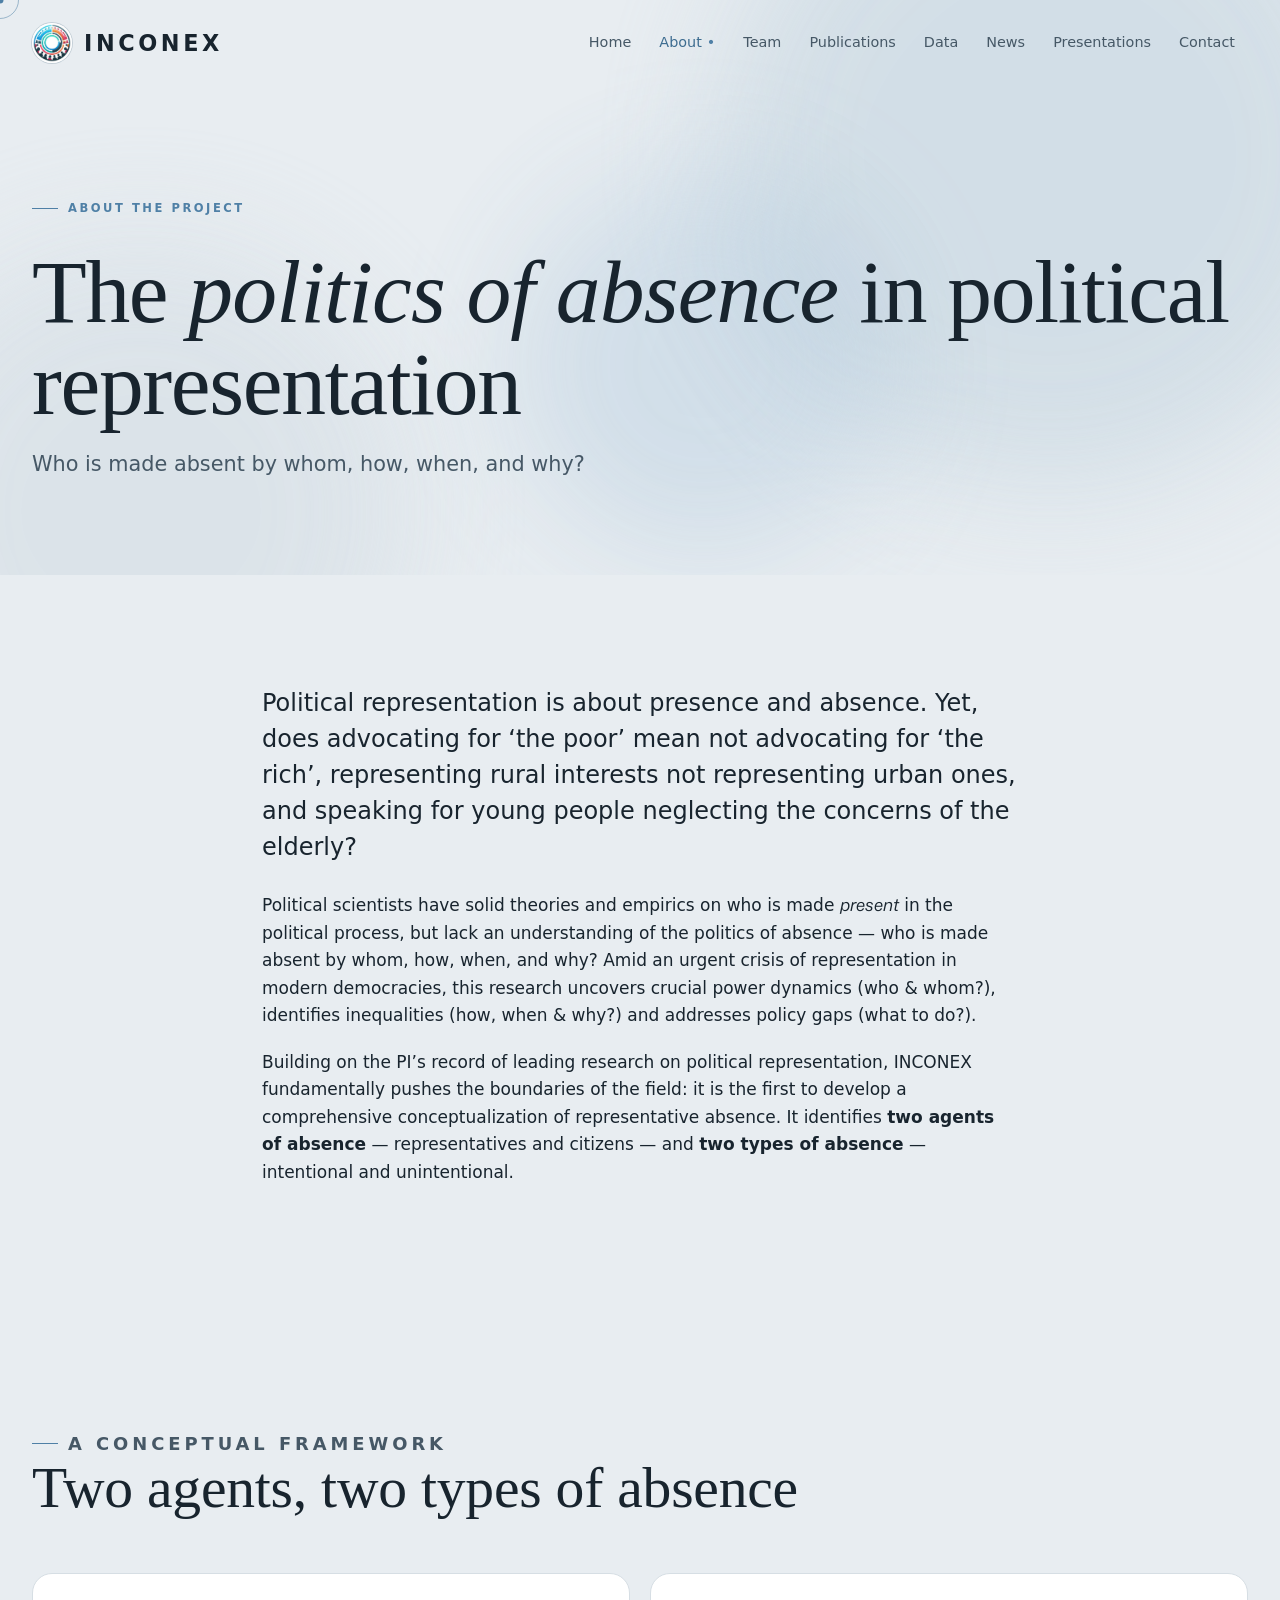
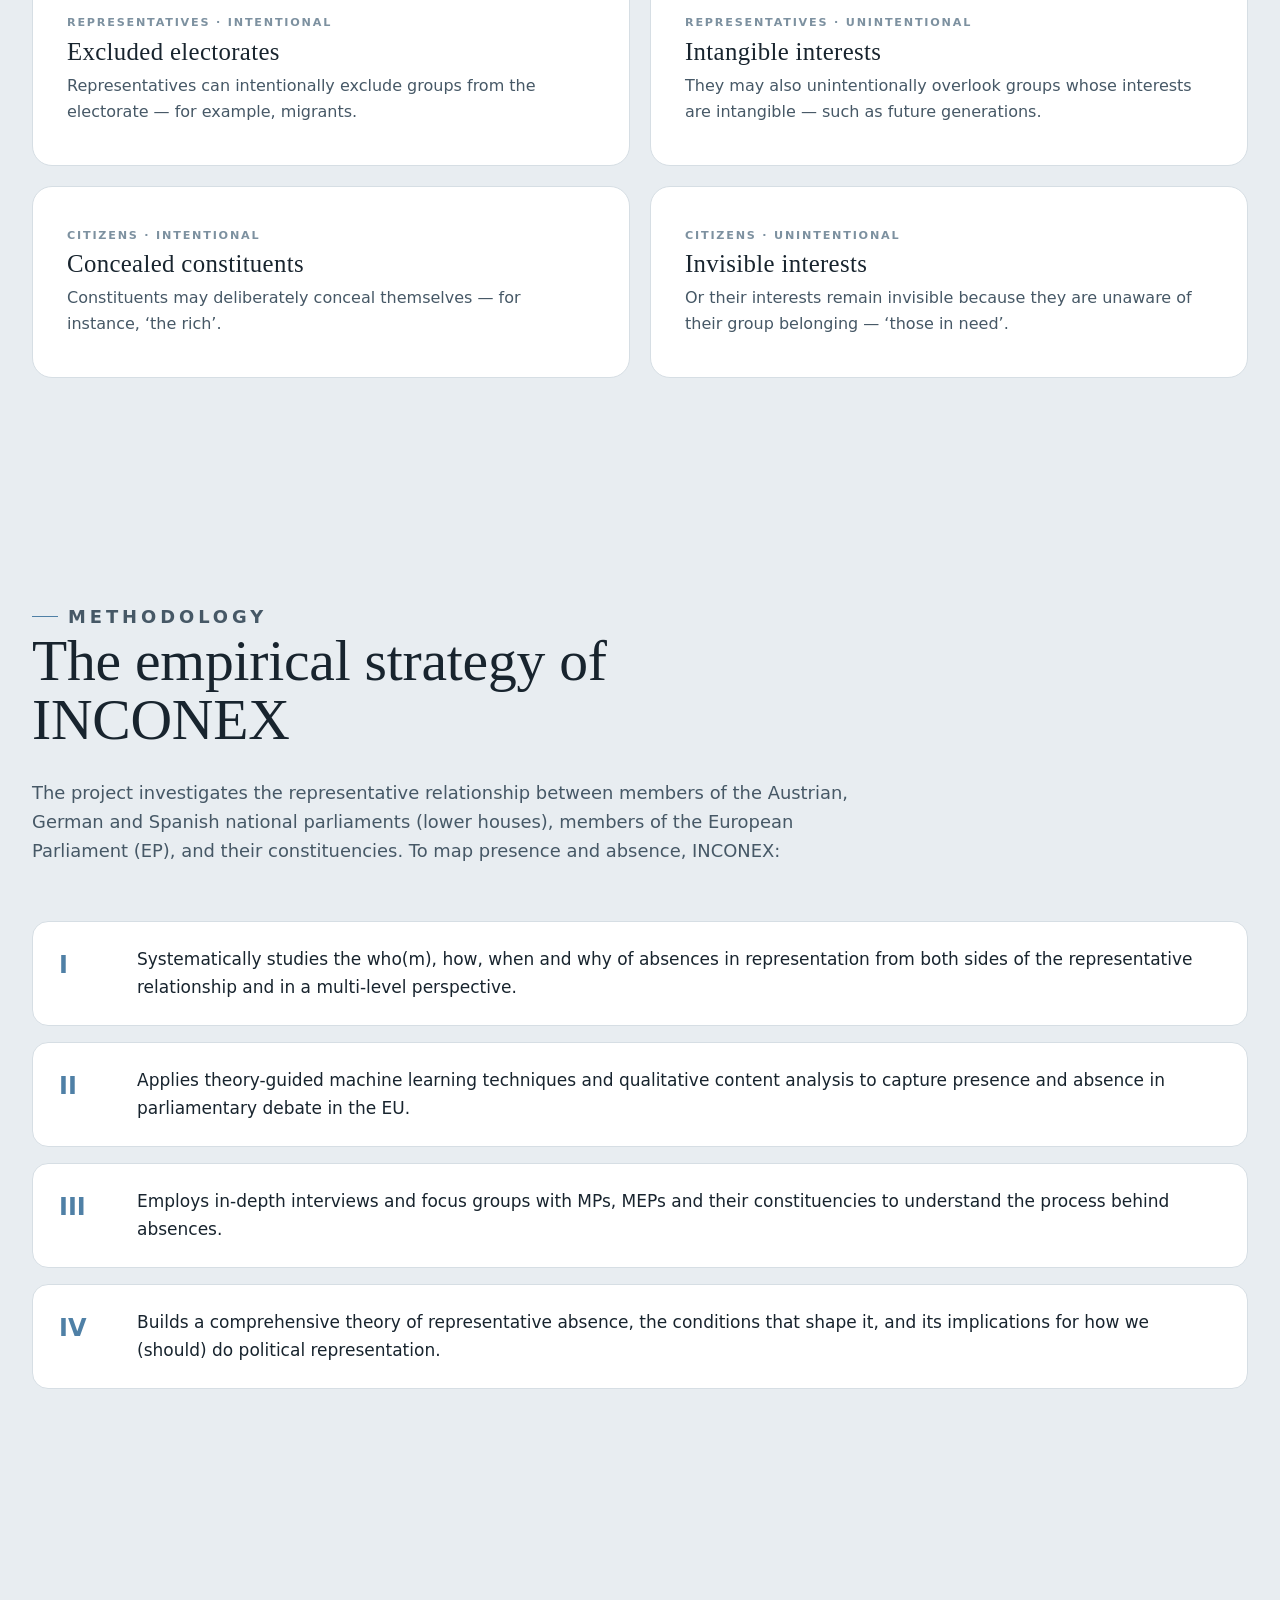
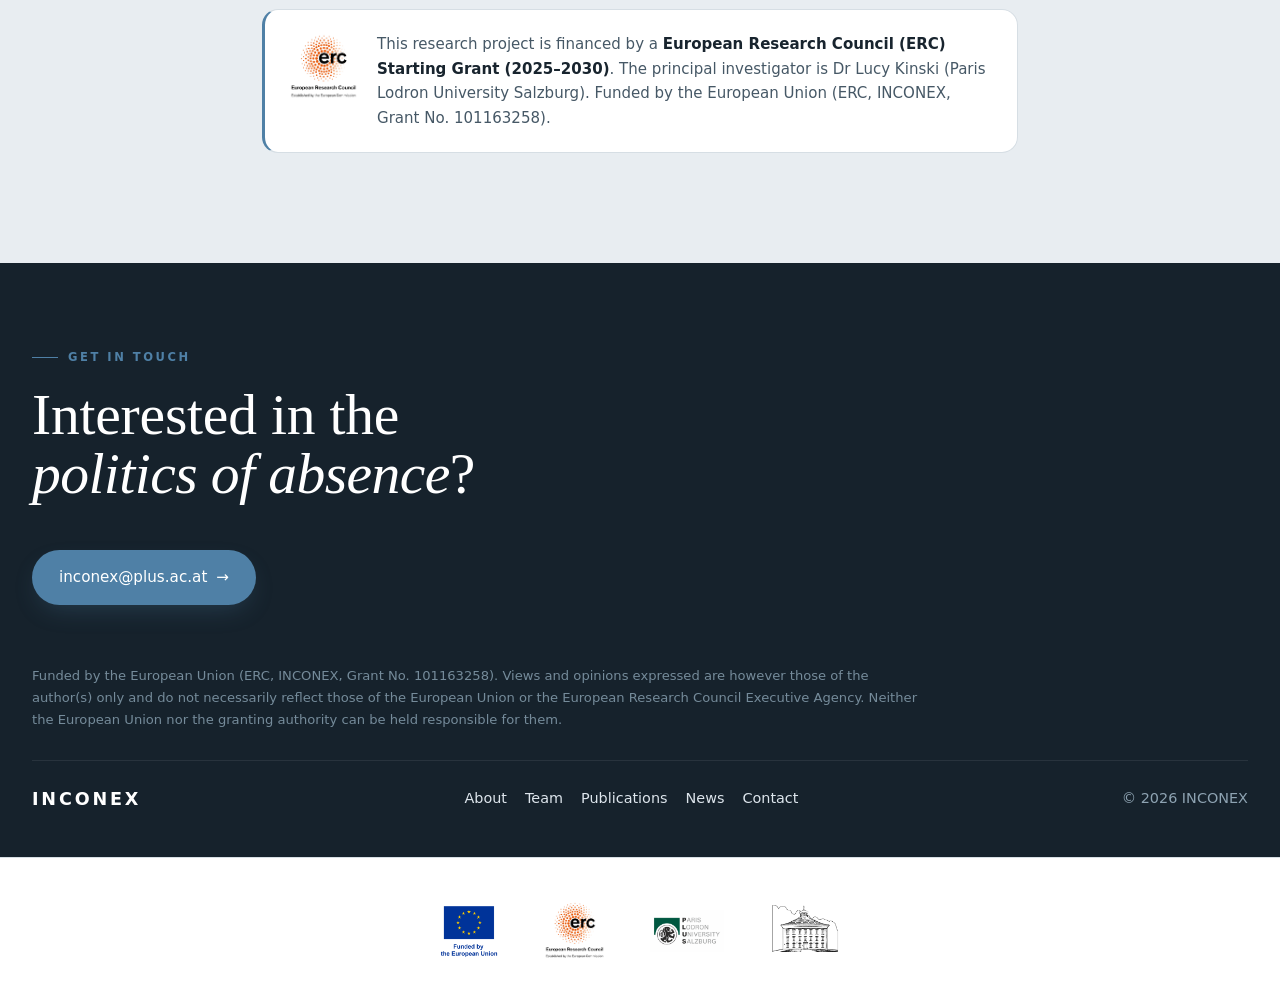
==== commit a2e2bb6c: "Self-host Instrument Serif (match Momkai's setup), drop Google Fonts dependency" ====
--- a/about.html
+++ b/about.html
@@ -8,9 +8,6 @@
   <link rel="icon" href="assets/logo.jpg" />
   <link rel="apple-touch-icon" href="assets/logo.jpg" />
   <meta name="theme-color" content="#16222c" />
-  <link rel="preconnect" href="https://fonts.googleapis.com">
-  <link rel="preconnect" href="https://fonts.gstatic.com" crossorigin>
-  <link href="https://fonts.googleapis.com/css2?family=Instrument+Serif:ital@0;1&display=swap" rel="stylesheet">
   <link rel="stylesheet" href="styles.css" />
 </head>
 <body>
--- a/styles.css
+++ b/styles.css
@@ -1,6 +1,8 @@
 /* ---- Typography: matched to Momkai (Instrument Serif headings + Mona Sans body) ---- */
 @font-face{font-family:"Mona Sans";font-style:normal;font-weight:200 900;font-display:swap;src:url("assets/fonts/mona-sans.woff2") format("woff2");}
 @font-face{font-family:"Mona Sans";font-style:italic;font-weight:200 900;font-display:swap;src:url("assets/fonts/mona-sans-italic.woff2") format("woff2");}
+@font-face{font-family:"Instrument Serif";font-style:normal;font-weight:400;font-display:swap;src:url("assets/fonts/instrument-serif.woff2") format("woff2");}
+@font-face{font-family:"Instrument Serif";font-style:italic;font-weight:400;font-display:swap;src:url("assets/fonts/instrument-serif-italic.woff2") format("woff2");}
 
 /* ===========================================================
    INCONEX — Understanding the Politics of Absence
@@ -183,7 +185,7 @@
   width: clamp(172px, 21vw, 256px); height: clamp(172px, 21vw, 256px); border-radius: 50%;
   overflow: hidden; background: #fff; box-shadow: 0 30px 70px -20px rgba(24,36,46,.4); position: relative; z-index: 2;
 }
-.hero-badge .logo-core img { width: 100%; height: 100%; object-fit: cover; transform: scale(1.32) translateY(-1%); }
+.hero-badge .logo-core img { width: 100%; height: 100%; object-fit: cover; }
 .hero-badge .ring-text { grid-area: 1 / 1; align-self: center; justify-self: center; width: clamp(252px, 30vw, 352px); height: clamp(252px, 30vw, 352px); animation: spin 26s linear infinite; }
 .hero-badge .ring-text text { fill: var(--ink-2); font-family: var(--sans); font-size: 8.2px; letter-spacing: 3.4px; text-transform: uppercase; font-weight: 600; }
 @keyframes spin { to { transform: rotate(360deg); } }
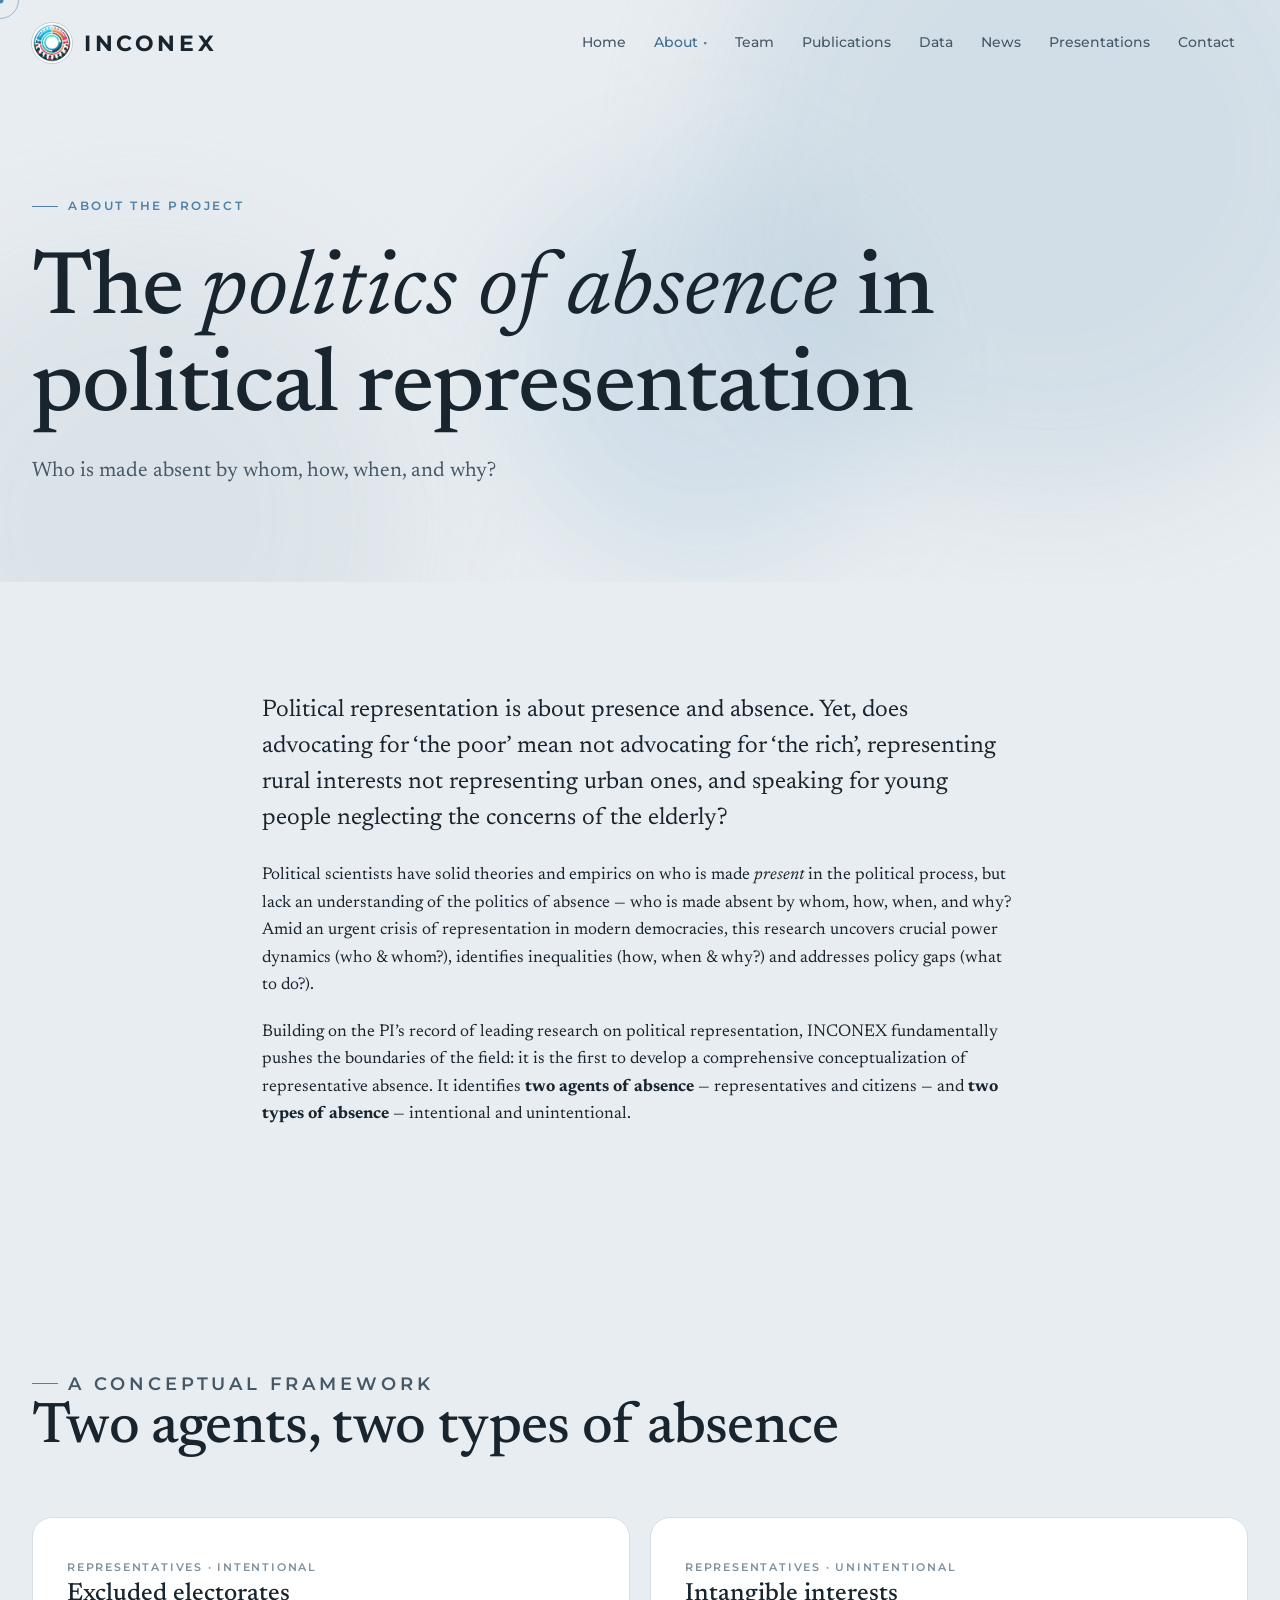
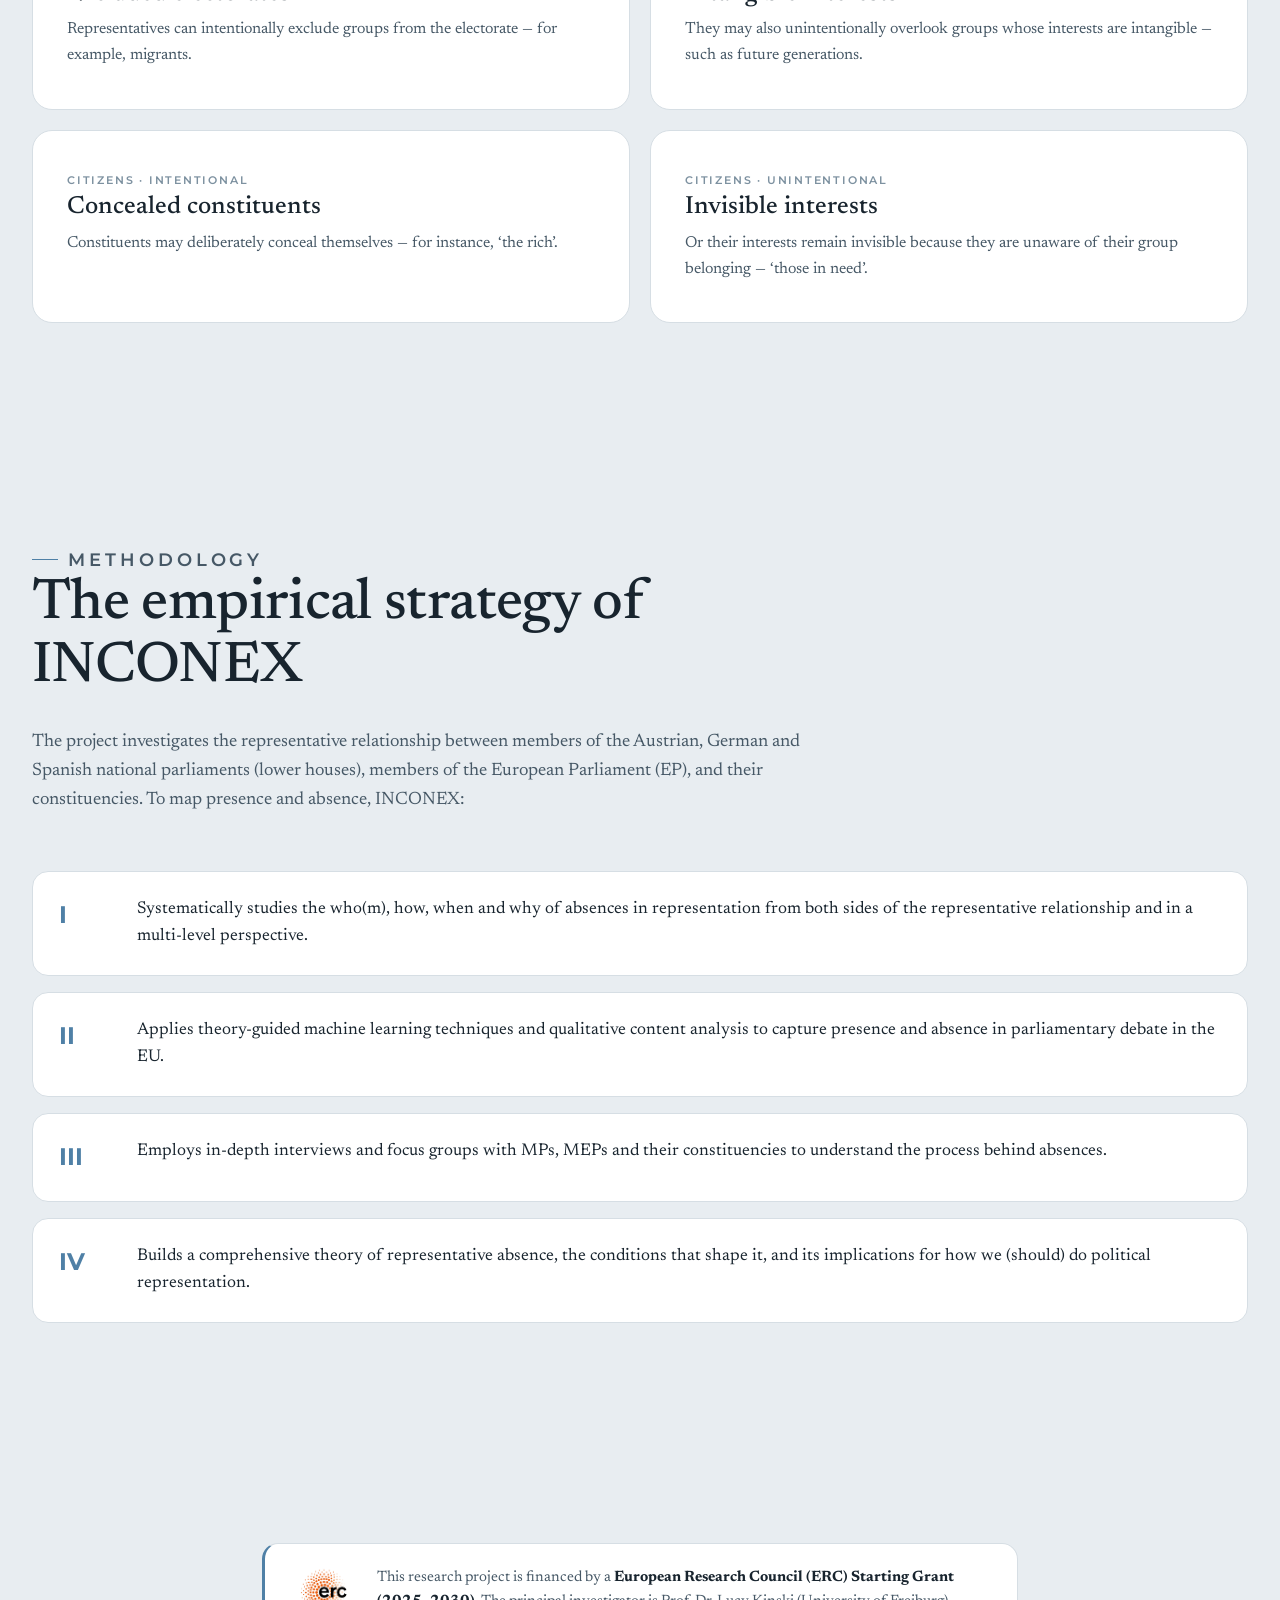
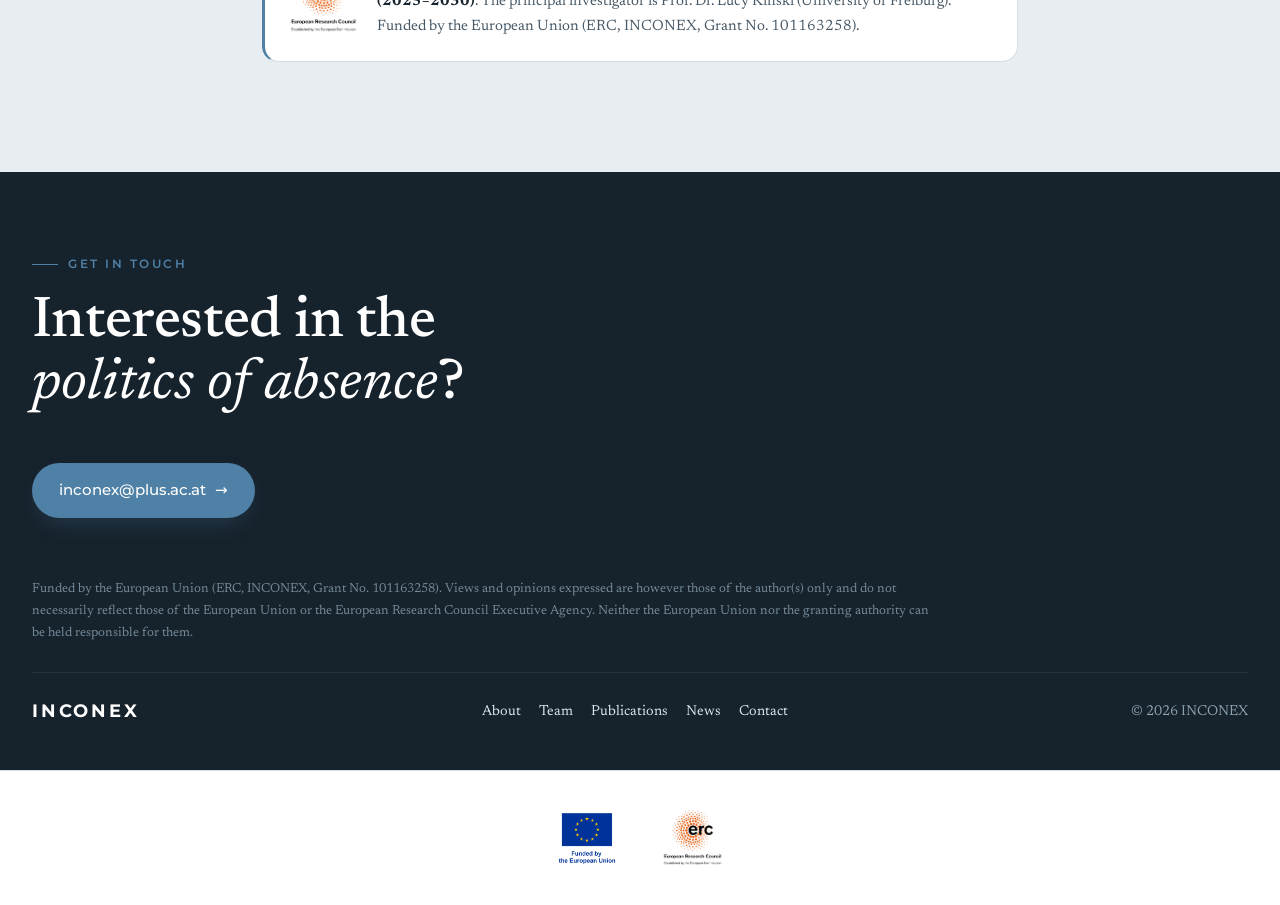
==== commit 2090b7d3: "Move to the University of Freiburg: affiliation, address and team bios updated; Lena Rittinger to fo" ====
--- a/about.html
+++ b/about.html
@@ -125,7 +125,7 @@
         <img src="assets/funder-erc.jpg" alt="" style="height:70px;width:auto;flex:none;" />
         <div>
           This research project is financed by a <strong>European Research Council (ERC) Starting Grant
-          (2025–2030)</strong>. The principal investigator is Dr Lucy Kinski (Paris Lodron University Salzburg).
+          (2025–2030)</strong>. The principal investigator is Prof. Dr. Lucy Kinski (University of Freiburg).
           Funded by the European Union (ERC, INCONEX, Grant No. 101163258).
         </div>
       </div>
@@ -160,8 +160,6 @@
     <div class="row">
       <img src="assets/funder-eu.jpg" alt="Funded by the European Union" />
       <img src="assets/funder-erc.jpg" alt="European Research Council" />
-      <img class="tall" src="assets/funder-plus.jpg" alt="Paris Lodron University Salzburg" />
-      <img class="tall" src="assets/funder-sceus.jpg" alt="Salzburg Centre of European Union Studies" />
     </div>
   </div>
 </footer>
--- a/styles.css
+++ b/styles.css
@@ -1,8 +1,7 @@
-/* ---- Typography: matched to Momkai (Instrument Serif headings + Mona Sans body) ---- */
-@font-face{font-family:"Mona Sans";font-style:normal;font-weight:200 900;font-display:swap;src:url("assets/fonts/mona-sans.woff2") format("woff2");}
-@font-face{font-family:"Mona Sans";font-style:italic;font-weight:200 900;font-display:swap;src:url("assets/fonts/mona-sans-italic.woff2") format("woff2");}
-@font-face{font-family:"Instrument Serif";font-style:normal;font-weight:400;font-display:swap;src:url("assets/fonts/instrument-serif.woff2") format("woff2");}
-@font-face{font-family:"Instrument Serif";font-style:italic;font-weight:400;font-display:swap;src:url("assets/fonts/instrument-serif-italic.woff2") format("woff2");}
+/* ---- Typography: Newsreader (titles + descriptions, NYT-style editorial serif) + Montserrat (UI) ---- */
+@font-face{font-family:"Newsreader";font-style:normal;font-weight:200 700;font-display:swap;src:url("assets/fonts/newsreader.woff2") format("woff2");}
+@font-face{font-family:"Newsreader";font-style:italic;font-weight:200 700;font-display:swap;src:url("assets/fonts/newsreader-italic.woff2") format("woff2");}
+@font-face{font-family:"Montserrat";font-style:normal;font-weight:300 800;font-display:swap;src:url("assets/fonts/montserrat.woff2") format("woff2");}
 
 /* ===========================================================
    INCONEX — Understanding the Politics of Absence
@@ -10,8 +9,9 @@
    =========================================================== */
 
 :root {
-  --serif: "Instrument Serif", Georgia, "Times New Roman", serif;
-  --sans: "Mona Sans", system-ui, -apple-system, Segoe UI, Roboto, Arial, sans-serif;
+  --serif: "Newsreader", Georgia, "Times New Roman", serif;
+  --sans: "Newsreader", Georgia, "Times New Roman", serif;
+  --ui: "Montserrat", system-ui, -apple-system, Segoe UI, Roboto, Arial, sans-serif;
   --bg:        #e8edf1;
   --bg-2:      #f3f6f8;
   --surface:   #ffffff;
@@ -54,9 +54,9 @@
 
 h1,h2,h3,h4 {
   font-family: var(--serif);
-  font-weight: 400;
-  line-height: 1.03;
-  letter-spacing: -0.015em;
+  font-weight: 500;
+  line-height: 1.08;
+  letter-spacing: -0.011em;
   color: var(--ink);
   margin: 0 0 .5em;
 }
@@ -64,10 +64,9 @@
   font-family: var(--serif);
   font-style: italic;
   font-weight: 400;
-  letter-spacing: -0.01em;
-}
-h2 { letter-spacing: -0.004em; }
-h3, h4 { letter-spacing: 0.014em; }
+  letter-spacing: 0;
+}
+h3, h4 { letter-spacing: 0; }
 p { margin: 0 0 1.1em; }
 a { color: var(--accent-h); text-decoration: none; }
 a:hover { color: var(--ink); }
@@ -76,7 +75,7 @@
 
 .container { width: 100%; max-width: var(--maxw); margin: 0 auto; padding: 0 32px; }
 .eyebrow {
-  font-family: var(--sans);
+  font-family: var(--ui);
   text-transform: uppercase; letter-spacing: .22em; font-size: .72rem;
   font-weight: 600; color: var(--accent); margin: 0 0 18px;
   display: inline-flex; align-items: center; gap: 10px;
@@ -117,10 +116,10 @@
 .brand { display: flex; align-items: center; gap: 12px; color: var(--ink); font-weight: 700; }
 .brand:hover { color: var(--ink); }
 .brand-logo { width: 40px; height: 40px; border-radius: 50%; object-fit: cover; box-shadow: 0 0 0 1px var(--line-2); }
-.brand-name { font-family: var(--sans); font-size: 1.4rem; font-weight: 700; letter-spacing: .16em; }
+.brand-name { font-family: var(--ui); font-size: 1.4rem; font-weight: 700; letter-spacing: .16em; }
 .nav { margin-left: auto; display: flex; align-items: center; gap: 2px; }
 .nav a {
-  font-family: var(--sans); color: var(--ink-2); font-weight: 500; font-size: .9rem;
+  font-family: var(--ui); color: var(--ink-2); font-weight: 500; font-size: .9rem;
   padding: 9px 13px; border-radius: 999px; white-space: nowrap; transition: color .2s, background .2s;
 }
 .nav a:hover { color: var(--ink); background: rgba(79,128,166,.10); }
@@ -139,7 +138,7 @@
 /* ---------- Buttons ---------- */
 .btn {
   display: inline-flex; align-items: center; gap: 9px;
-  font-family: var(--sans); font-weight: 500; font-size: .95rem;
+  font-family: var(--ui); font-weight: 500; font-size: .95rem;
   padding: 14px 26px; border-radius: 999px; border: 1px solid transparent; cursor: pointer;
   transition: transform .25s var(--ease-out), background .25s, color .25s, box-shadow .25s; position: relative;
 }
@@ -187,12 +186,12 @@
 }
 .hero-badge .logo-core img { width: 100%; height: 100%; object-fit: cover; }
 .hero-badge .ring-text { grid-area: 1 / 1; align-self: center; justify-self: center; width: clamp(252px, 30vw, 352px); height: clamp(252px, 30vw, 352px); animation: spin 26s linear infinite; }
-.hero-badge .ring-text text { fill: var(--ink-2); font-family: var(--sans); font-size: 8.2px; letter-spacing: 3.4px; text-transform: uppercase; font-weight: 600; }
+.hero-badge .ring-text text { fill: var(--ink-2); font-family: var(--ui); font-size: 8.2px; letter-spacing: 3.4px; text-transform: uppercase; font-weight: 600; }
 @keyframes spin { to { transform: rotate(360deg); } }
 
 .scroll-cue {
   position: absolute; bottom: 30px; left: 50%; transform: translateX(-50%); z-index: 3;
-  font-family: var(--sans); font-size: .7rem; letter-spacing: .2em; text-transform: uppercase;
+  font-family: var(--ui); font-size: .7rem; letter-spacing: .2em; text-transform: uppercase;
   color: var(--muted); display: flex; flex-direction: column; align-items: center; gap: 8px;
 }
 .scroll-cue .bar { width: 1px; height: 38px; background: linear-gradient(var(--accent), transparent); animation: cue 1.8s var(--ease) infinite; }
@@ -203,7 +202,7 @@
 .marquee.light { background: var(--bg-2); color: var(--ink); border-color: var(--line); }
 .marquee-track { display: inline-flex; gap: 0; animation: scroll-x 28s linear infinite; }
 .marquee:hover .marquee-track { animation-play-state: paused; }
-.marquee-track span { font-family: var(--sans); font-size: clamp(1.1rem, 2.4vw, 2rem); font-weight: 500; letter-spacing: -0.01em; padding: 0 30px; display: inline-flex; align-items: center; gap: 30px; }
+.marquee-track span { font-family: var(--ui); font-size: clamp(1.1rem, 2.4vw, 2rem); font-weight: 500; letter-spacing: -0.01em; padding: 0 30px; display: inline-flex; align-items: center; gap: 30px; }
 .marquee-track span::after { content: "—"; color: var(--accent); }
 @keyframes scroll-x { to { transform: translateX(-50%); } }
 
@@ -247,7 +246,7 @@
 .pillar:hover { transform: translateY(-6px); box-shadow: 0 30px 60px -28px rgba(24,36,46,.30); border-color: var(--accent-soft); }
 .pillar .num { font-family: var(--serif); font-size: 4.2rem; font-weight: 400; line-height: 1; color: var(--line-2); transition: color .4s; }
 .pillar:hover .num { color: var(--accent); }
-.pillar .k { display: block; font-family: var(--sans); font-size: .7rem; text-transform: uppercase; letter-spacing: .16em; font-weight: 600; color: var(--muted); margin: 0 0 6px; }
+.pillar .k { display: block; font-family: var(--ui); font-size: .7rem; text-transform: uppercase; letter-spacing: .16em; font-weight: 600; color: var(--muted); margin: 0 0 6px; }
 .pillar h3 { font-size: 1.55rem; margin-bottom: .35em; }
 .pillar p { margin: 0; color: var(--ink-2); font-size: 1rem; }
 .section.dark .pillar { background: var(--dark-2); border-color: var(--dark-3); }
@@ -270,16 +269,26 @@
   transition: transform .35s var(--ease-out), box-shadow .35s; }
 .steps li:hover { transform: translateY(-3px); box-shadow: 0 20px 44px -26px rgba(24,36,46,.3); }
 .steps li::before { counter-increment: step; content: "0" counter(step);
-  font-family: var(--sans); font-weight: 700; font-size: 1.5rem; color: var(--accent); }
+  font-family: var(--ui); font-weight: 700; font-size: 1.5rem; color: var(--accent); }
 .steps.roman li::before { content: counter(step, upper-roman); }
 .steps li p { margin: 0; }
 
 /* ---------- Team ---------- */
-.subhead { font-family: var(--sans); font-size: .8rem; text-transform: uppercase; letter-spacing: .2em; font-weight: 600; color: var(--muted); margin: 64px 0 24px; display: flex; align-items: center; gap: 14px; }
+.subhead { font-family: var(--ui); font-size: .8rem; text-transform: uppercase; letter-spacing: .2em; font-weight: 600; color: var(--muted); margin: 64px 0 24px; display: flex; align-items: center; gap: 14px; }
 .subhead::after { content: ""; flex: 1; height: 1px; background: var(--line); }
 .team-grid { display: grid; grid-template-columns: repeat(auto-fill, minmax(280px, 1fr)); gap: 24px; }
-.member { background: var(--surface); border: 1px solid var(--line); border-radius: 20px; overflow: hidden; display: flex; flex-direction: column; transition: transform .4s var(--ease-out), box-shadow .4s; }
-a.member { color: inherit; text-decoration: none; }
+.member { position: relative; background: var(--surface); border: 1px solid var(--line); border-radius: 20px; overflow: hidden; display: flex; flex-direction: column; transition: transform .4s var(--ease-out), box-shadow .4s; }
+.member .card-link { color: inherit; }
+.member .card-link::after { content: ""; position: absolute; inset: 0; z-index: 1; }
+.member h3 { display: flex; align-items: center; gap: 10px; }
+.member .linkedin {
+  position: relative; z-index: 2;
+  display: inline-grid; place-items: center;
+  color: var(--muted);
+  transition: color .2s, transform .2s var(--ease-out);
+}
+.member .linkedin:hover { color: #0a66c2; transform: translateY(-1px); }
+.member .linkedin svg { width: 17px; height: 17px; display: block; }
 .member:hover { transform: translateY(-6px); box-shadow: 0 30px 60px -30px rgba(24,36,46,.34); }
 .member .photo { aspect-ratio: 1/1; overflow: hidden; background: var(--bg-2); }
 .member .photo img { width: 100%; height: 100%; object-fit: cover; transition: transform .7s var(--ease-out); filter: grayscale(.18); }
@@ -287,9 +296,9 @@
 .member .photo.empty { display: grid; place-items: center; background: linear-gradient(135deg, var(--bg-2), #dde6ec); }
 .member .photo.empty span { font-family: var(--serif); font-size: 2.8rem; color: var(--accent-soft); font-weight: 700; }
 .member .body { padding: 22px 24px 26px; }
-.member .role { font-family: var(--sans); font-size: .7rem; text-transform: uppercase; letter-spacing: .14em; font-weight: 600; color: var(--accent); margin-bottom: 8px; }
-.member h3 { font-size: 1.35rem; margin-bottom: .45em; }
-.member p { font-size: .92rem; color: var(--ink-2); margin: 0; }
+.member .role { font-family: var(--ui); font-size: .7rem; text-transform: uppercase; letter-spacing: .14em; font-weight: 600; color: var(--accent); margin-bottom: 8px; }
+.member h3 { font-size: 1.5rem; margin-bottom: .4em; }
+.member p { font-size: 1.06rem; line-height: 1.55; color: var(--ink-2); margin: 0; }
 
 /* ---------- News ---------- */
 .news-list { display: grid; gap: 22px; }
@@ -301,7 +310,7 @@
 .news-item:hover .thumb img { transform: scale(1.06); }
 .news-item .content { padding: 32px 36px; align-self: center; }
 .news-item h3 { font-size: 1.5rem; margin-bottom: .35em; }
-.news-item .date { font-family: var(--sans); font-size: .72rem; text-transform: uppercase; letter-spacing: .14em; font-weight: 600; color: var(--accent); margin-bottom: 12px; }
+.news-item .date { font-family: var(--ui); font-size: .72rem; text-transform: uppercase; letter-spacing: .14em; font-weight: 600; color: var(--accent); margin-bottom: 12px; }
 .news-item p { font-size: .98rem; color: var(--ink-2); }
 .news-item .meta { font-size: .84rem; color: var(--muted); }
 
@@ -313,7 +322,7 @@
 .teaser .thumb img { width: 100%; height: 100%; object-fit: cover; transition: transform .7s var(--ease-out); }
 .teaser:hover .thumb img { transform: scale(1.06); }
 .teaser .body { padding: 22px 24px 26px; }
-.teaser .tag { font-family: var(--sans); font-size: .68rem; text-transform: uppercase; letter-spacing: .14em; font-weight: 600; color: var(--accent); }
+.teaser .tag { font-family: var(--ui); font-size: .68rem; text-transform: uppercase; letter-spacing: .14em; font-weight: 600; color: var(--accent); }
 .teaser h3 { font-size: 1.25rem; margin: 8px 0 .4em; }
 .teaser p { font-size: .92rem; color: var(--ink-2); margin: 0; }
 
@@ -325,7 +334,7 @@
 .pub-list li:hover { transform: translateY(-3px); box-shadow: 0 20px 40px -26px rgba(24,36,46,.3); }
 .pub-list .authors { font-weight: 600; color: var(--ink); }
 .pub-list .venue { font-style: italic; color: var(--ink-2); }
-.badge { display: inline-block; font-family: var(--sans); font-size: .68rem; font-weight: 600; letter-spacing: .04em; color: var(--accent-h); border: 1px solid var(--accent-soft); background: rgba(79,128,166,.08); border-radius: 999px; padding: 2px 11px; margin-left: 6px; }
+.badge { display: inline-block; font-family: var(--ui); font-size: .68rem; font-weight: 600; letter-spacing: .04em; color: var(--accent-h); border: 1px solid var(--accent-soft); background: rgba(79,128,166,.08); border-radius: 999px; padding: 2px 11px; margin-left: 6px; }
 .empty-note { border: 1px dashed var(--line-2); border-radius: 16px; padding: 26px; color: var(--ink-2); background: var(--bg-2); font-size: 1rem; }
 
 /* ---------- Presentations ---------- */
@@ -333,9 +342,9 @@
 .press-item { background: var(--surface); border: 1px solid var(--line); border-radius: 20px; padding: 34px 38px; transition: transform .35s var(--ease-out), box-shadow .35s; }
 .press-item:hover { transform: translateY(-4px); box-shadow: 0 26px 54px -30px rgba(24,36,46,.3); }
 .press-item h3 { font-size: 1.55rem; margin-bottom: .2em; }
-.press-item .where { font-family: var(--sans); font-size: .74rem; text-transform: uppercase; letter-spacing: .14em; font-weight: 600; color: var(--accent); margin-bottom: 16px; }
+.press-item .where { font-family: var(--ui); font-size: .74rem; text-transform: uppercase; letter-spacing: .14em; font-weight: 600; color: var(--accent); margin-bottom: 16px; }
 .press-item p { font-size: 1rem; color: var(--ink-2); }
-.press-gallery { display: grid; grid-template-columns: repeat(auto-fit, minmax(180px,1fr)); gap: 12px; margin-top: 20px; }
+.press-gallery { display: grid; grid-template-columns: repeat(auto-fill, minmax(min(100%, 220px), 300px)); gap: 12px; margin-top: 20px; }
 .press-gallery img { border-radius: 12px; aspect-ratio: 4/3; object-fit: cover; width: 100%; transition: transform .5s var(--ease-out); }
 .press-gallery img:hover { transform: scale(1.03); }
 
@@ -343,9 +352,9 @@
 .contact-grid { display: grid; grid-template-columns: 1fr 1fr; gap: 24px; }
 .contact-card { background: var(--surface); border: 1px solid var(--line); border-radius: 20px; padding: 38px 40px; transition: transform .35s var(--ease-out), box-shadow .35s; }
 .contact-card:hover { transform: translateY(-4px); box-shadow: 0 26px 54px -30px rgba(24,36,46,.3); }
-.contact-card .label { font-family: var(--sans); font-size: .72rem; text-transform: uppercase; letter-spacing: .16em; font-weight: 600; color: var(--muted); margin-bottom: 10px; }
+.contact-card .label { font-family: var(--ui); font-size: .72rem; text-transform: uppercase; letter-spacing: .16em; font-weight: 600; color: var(--muted); margin-bottom: 10px; }
 .contact-card address { font-style: normal; font-size: 1.1rem; line-height: 1.85; }
-.contact-card .email { font-family: var(--sans); font-size: 1.25rem; font-weight: 500; }
+.contact-card .email { font-family: var(--ui); font-size: 1.25rem; font-weight: 500; }
 
 /* ---------- Page hero (inner pages) ---------- */
 .page-hero { position: relative; padding: 190px 0 70px; overflow: hidden; }
@@ -388,7 +397,7 @@
     background: var(--dark); flex-direction: column; align-items: flex-start; justify-content: center;
     gap: 6px; padding: 40px 36px; transform: translateX(100%); transition: transform .5s var(--ease);
   }
-  .nav a { font-family: var(--sans); color: var(--on-dark); font-size: clamp(1.8rem, 7vw, 3rem); font-weight: 500; padding: 6px 0; border-radius: 0; }
+  .nav a { font-family: var(--ui); color: var(--on-dark); font-size: clamp(1.8rem, 7vw, 3rem); font-weight: 500; padding: 6px 0; border-radius: 0; }
   .nav a:hover, .nav a.active { background: transparent; color: var(--accent-soft); }
   .nav a.active::after { content: ""; }
   .nav-toggle:checked ~ .nav { transform: translateX(0); }
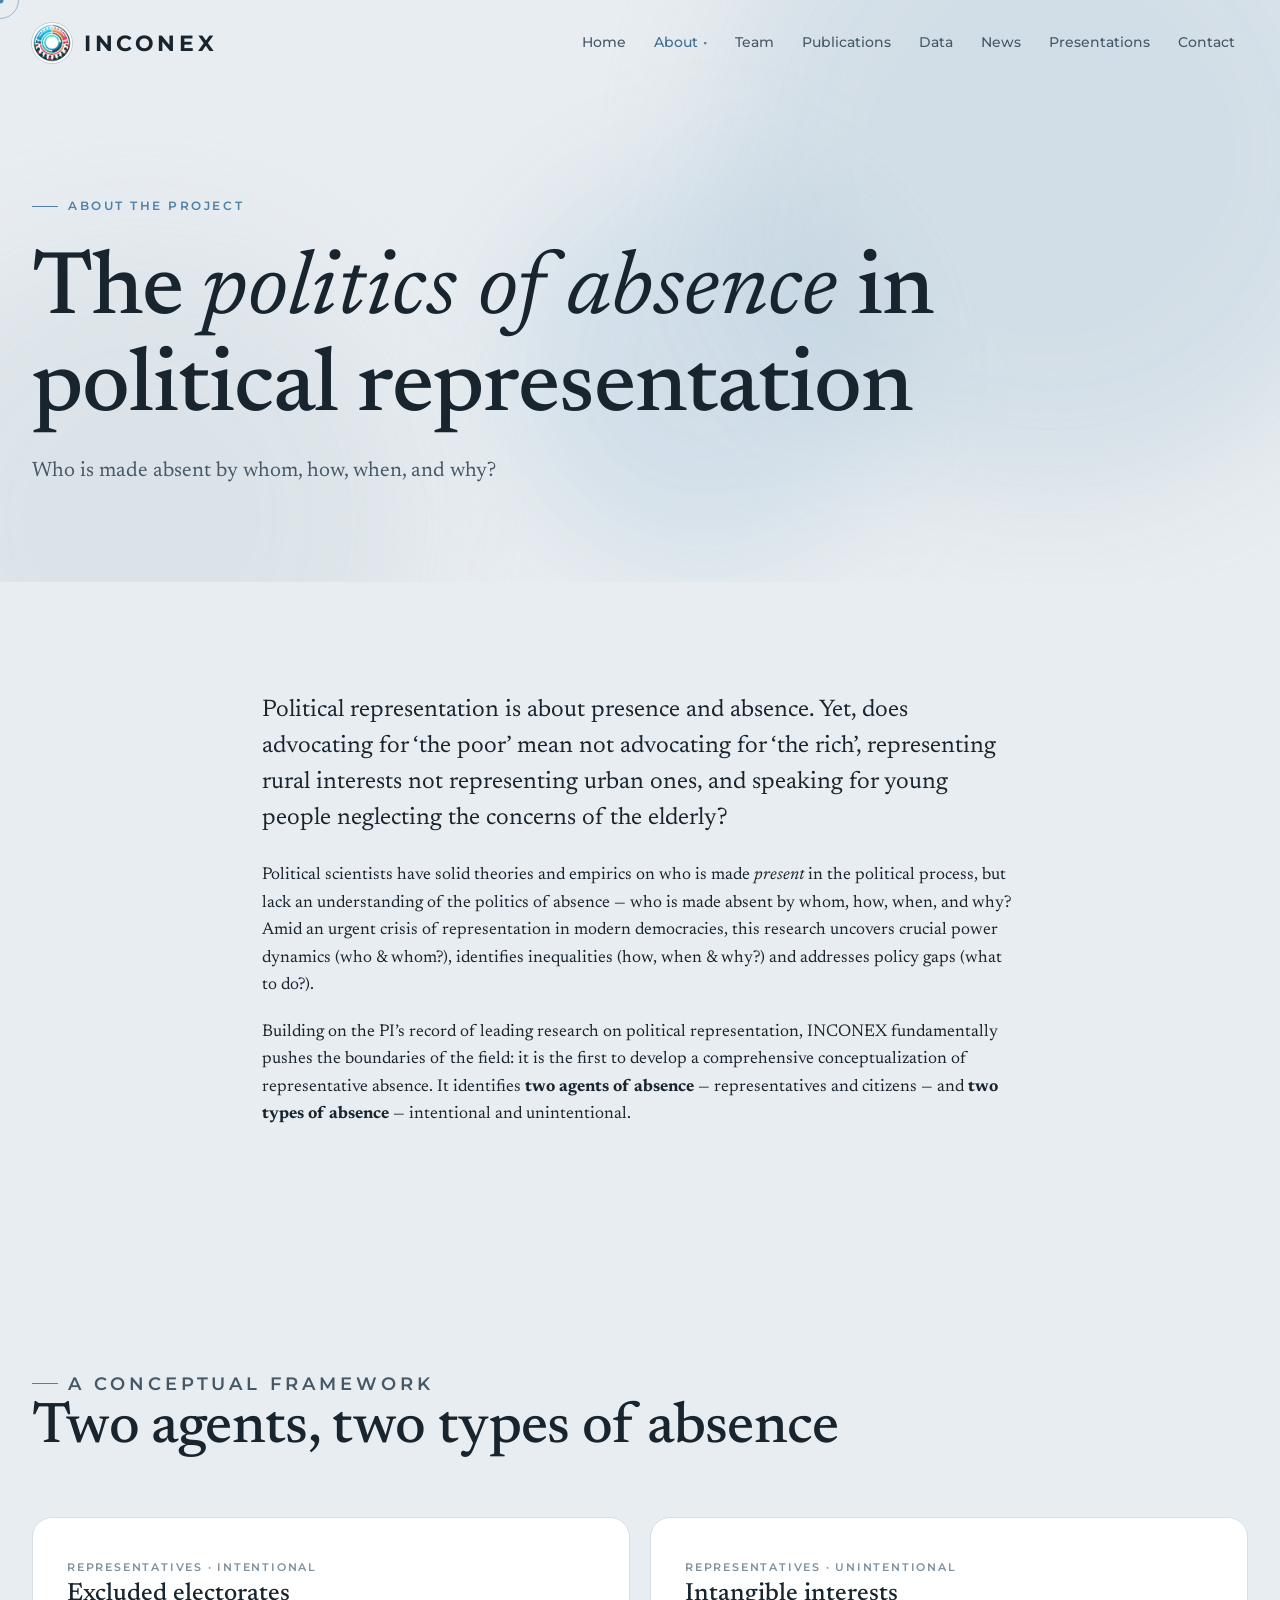
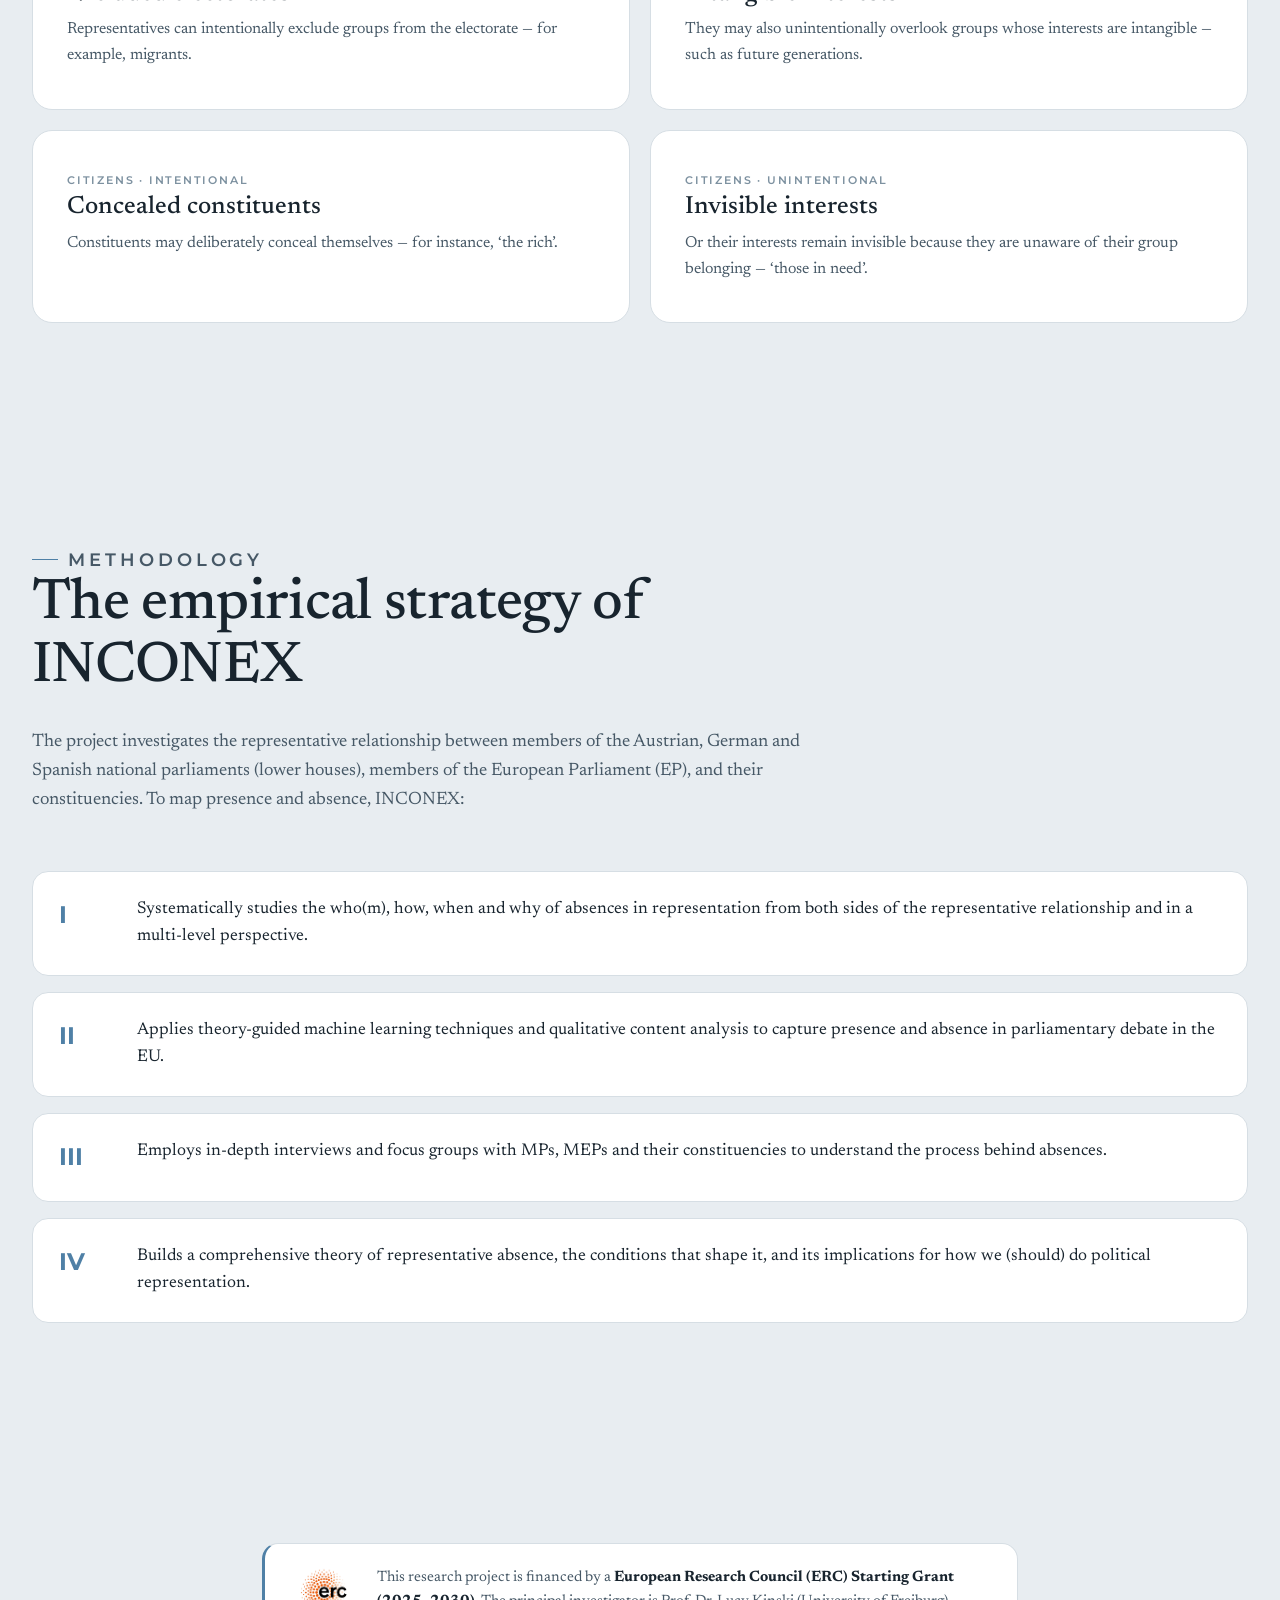
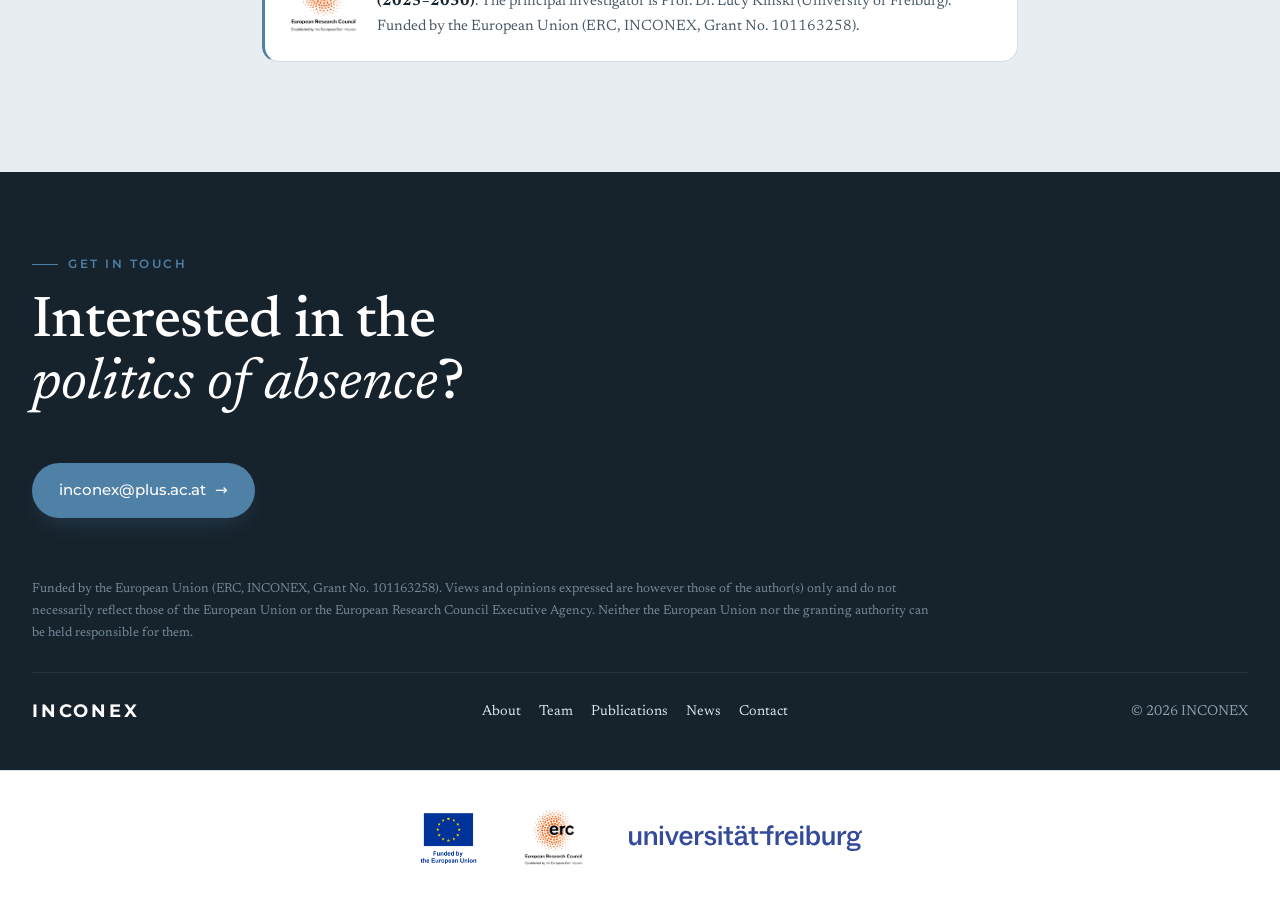
==== commit 9c48e1a0: "Add University of Freiburg logo to footer" ====
--- a/about.html
+++ b/about.html
@@ -160,6 +160,7 @@
     <div class="row">
       <img src="assets/funder-eu.jpg" alt="Funded by the European Union" />
       <img src="assets/funder-erc.jpg" alt="European Research Council" />
+      <img src="assets/funder-freiburg.svg" alt="University of Freiburg" />
     </div>
   </div>
 </footer>
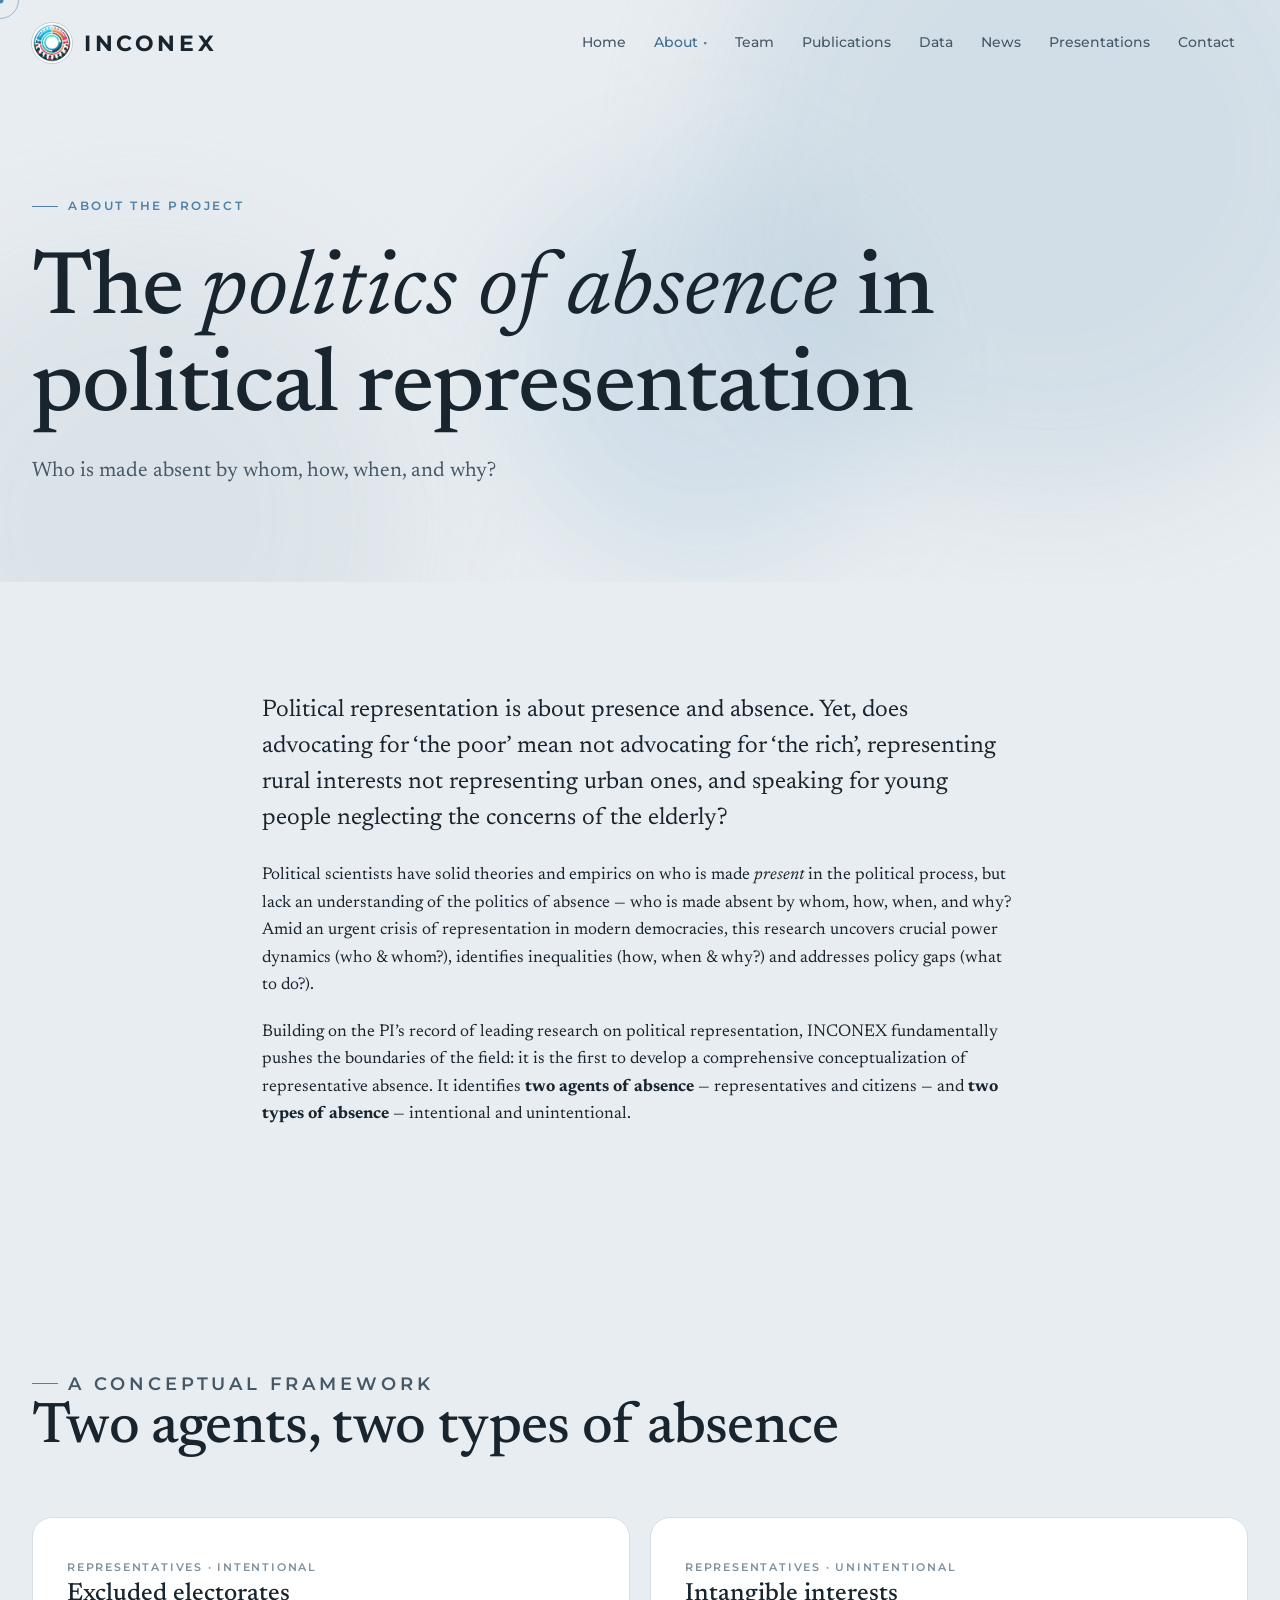
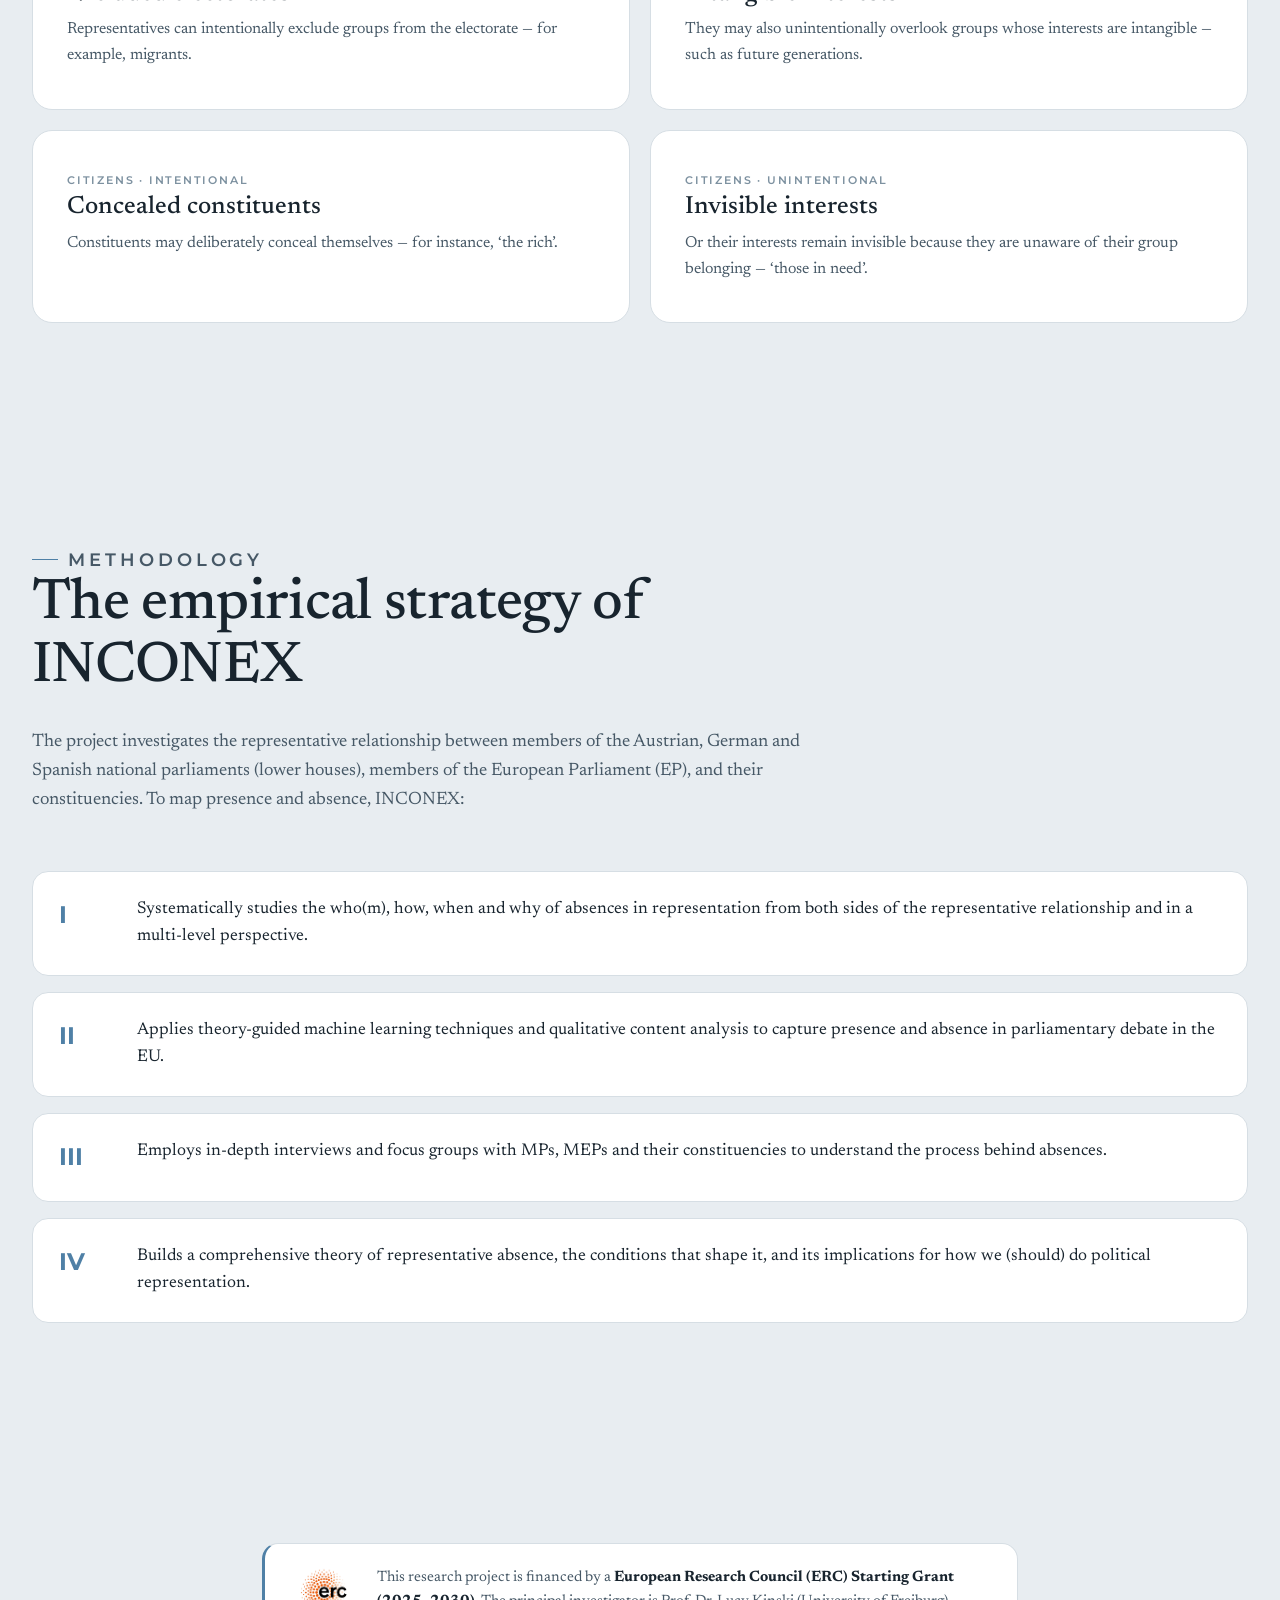
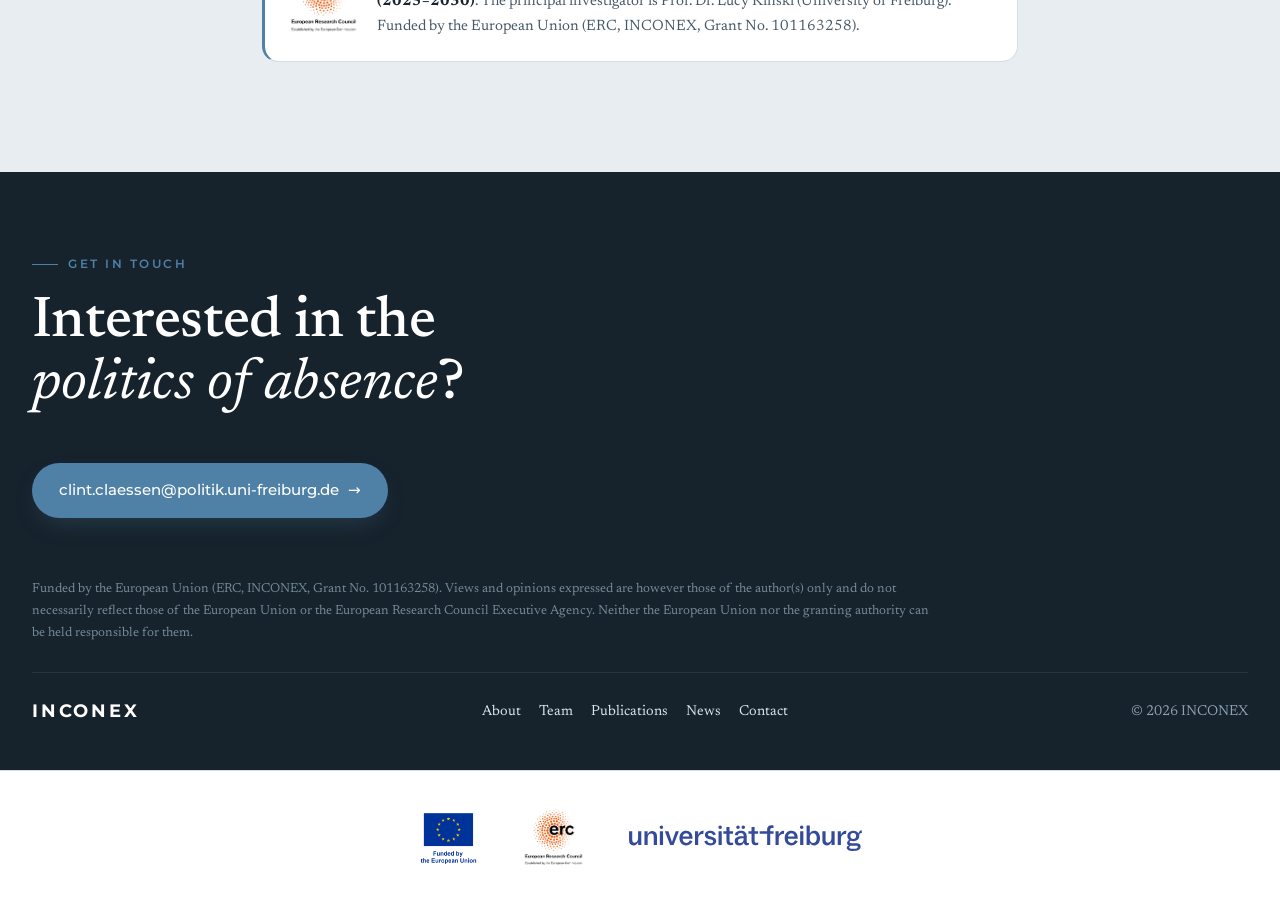
==== commit 847cf961: "Hero button to the call for applications; emblem thumbnails kept whole and centred; contact e-mail c" ====
--- a/about.html
+++ b/about.html
@@ -138,7 +138,7 @@
   <div class="foot-cta" data-reveal>
     <p class="eyebrow">Get in touch</p>
     <h2>Interested in the <em>politics of absence</em>?</h2>
-    <a class="btn btn-primary" href="mailto:inconex@plus.ac.at">inconex@plus.ac.at <span class="arrow">&rarr;</span></a>
+    <a class="btn btn-primary" href="mailto:clint.claessen@politik.uni-freiburg.de">clint.claessen@politik.uni-freiburg.de <span class="arrow">&rarr;</span></a>
   </div>
   <div class="foot-main">
     <p class="foot-disclaimer">
--- a/styles.css
+++ b/styles.css
@@ -307,6 +307,9 @@
 .news-item:hover { transform: translateY(-4px); box-shadow: 0 28px 56px -30px rgba(24,36,46,.32); }
 .news-item .thumb { overflow: hidden; min-height: 220px; background: var(--bg-2); }
 .news-item .thumb img { width: 100%; height: 100%; object-fit: cover; transition: transform .8s var(--ease-out); }
+.news-item .thumb.logo { background: #fff; }
+.news-item .thumb.logo img { object-fit: contain; }
+.news-item[id] { scroll-margin-top: 96px; }
 .news-item:hover .thumb img { transform: scale(1.06); }
 .news-item .content { padding: 32px 36px; align-self: center; }
 .news-item h3 { font-size: 1.5rem; margin-bottom: .35em; }
